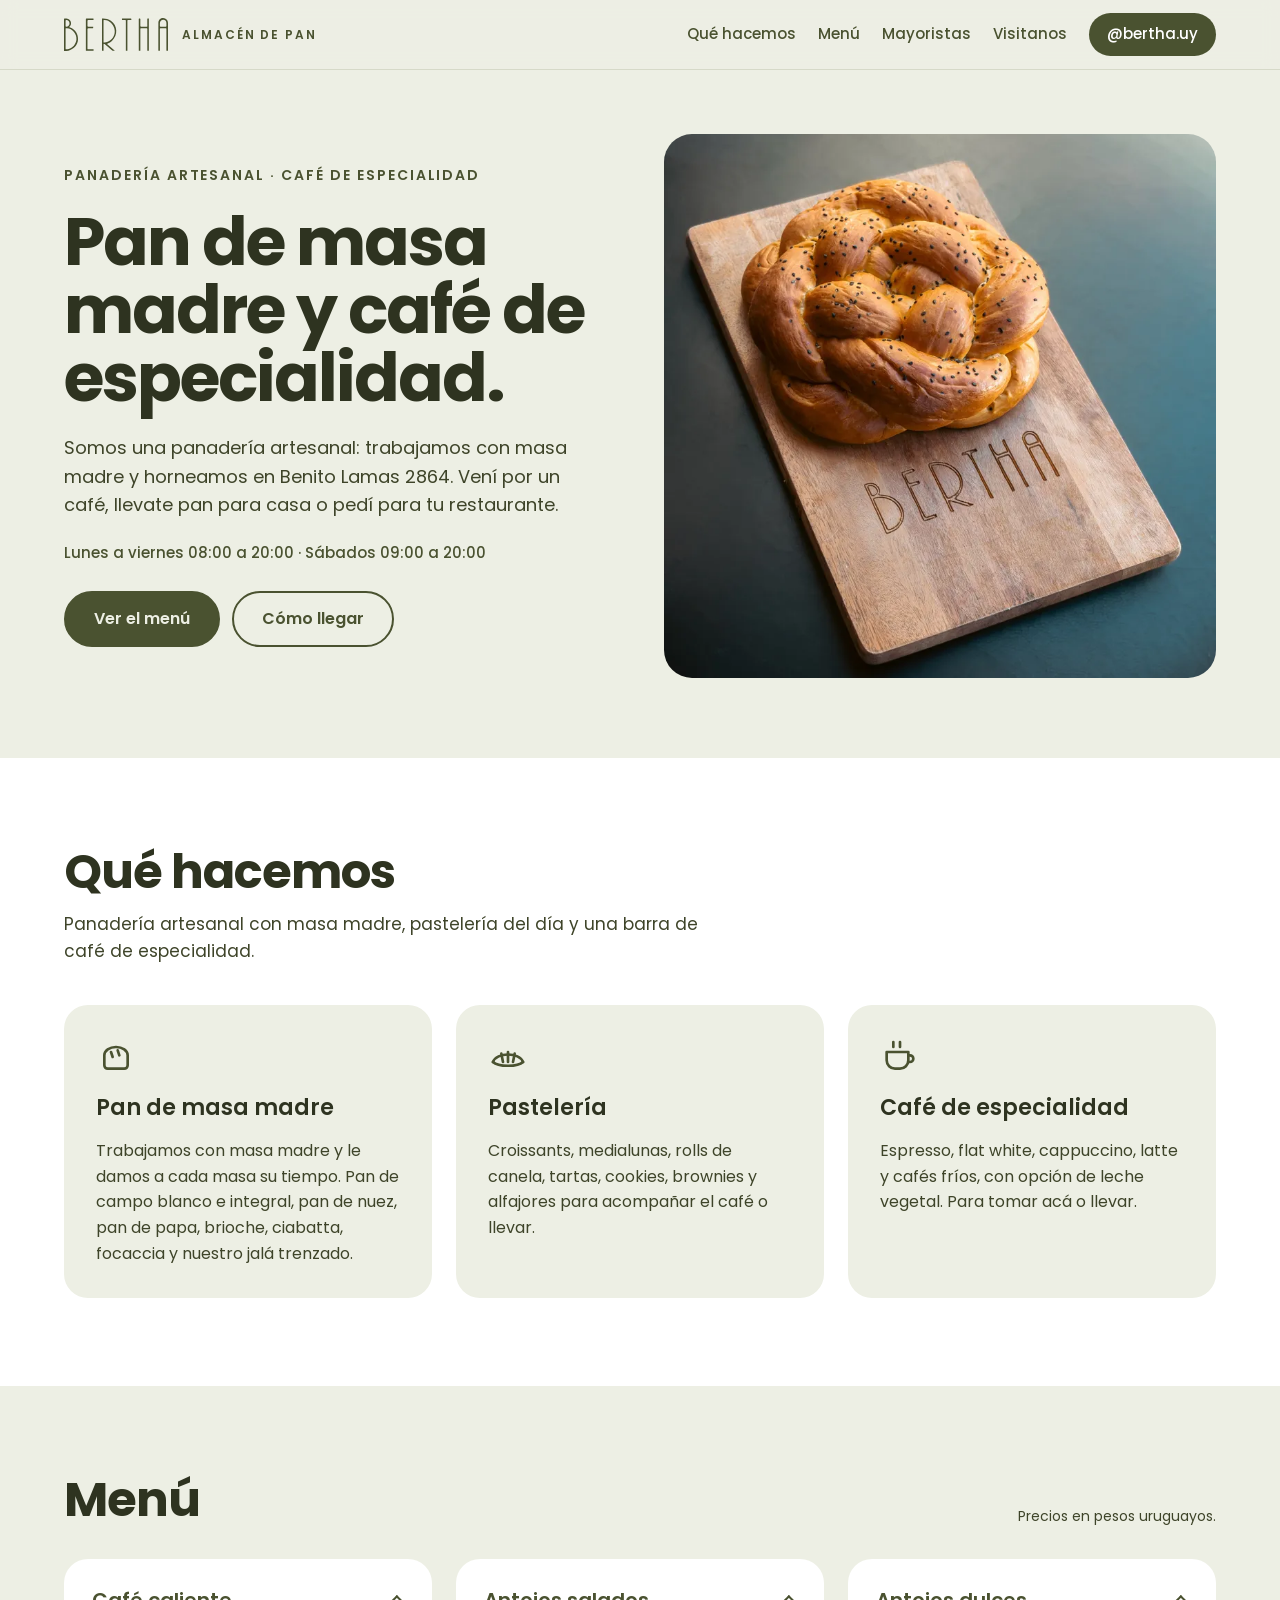
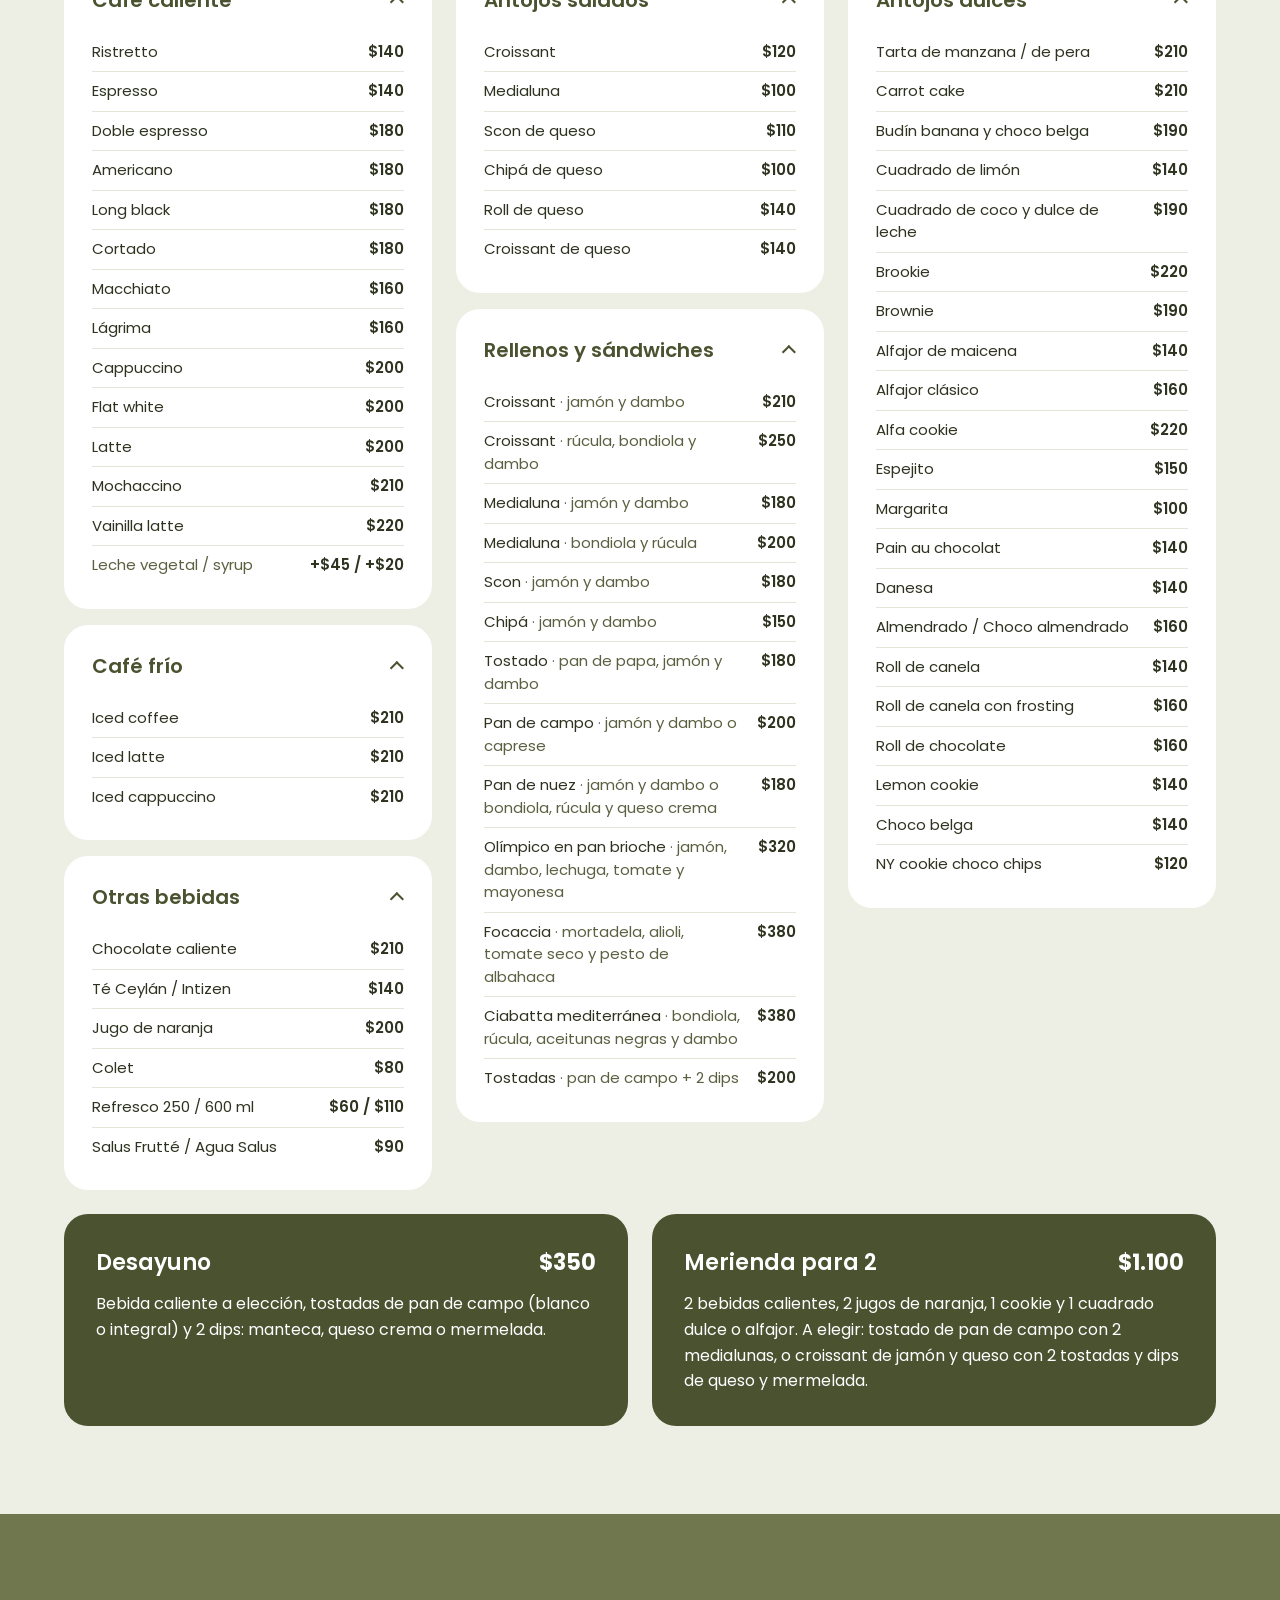
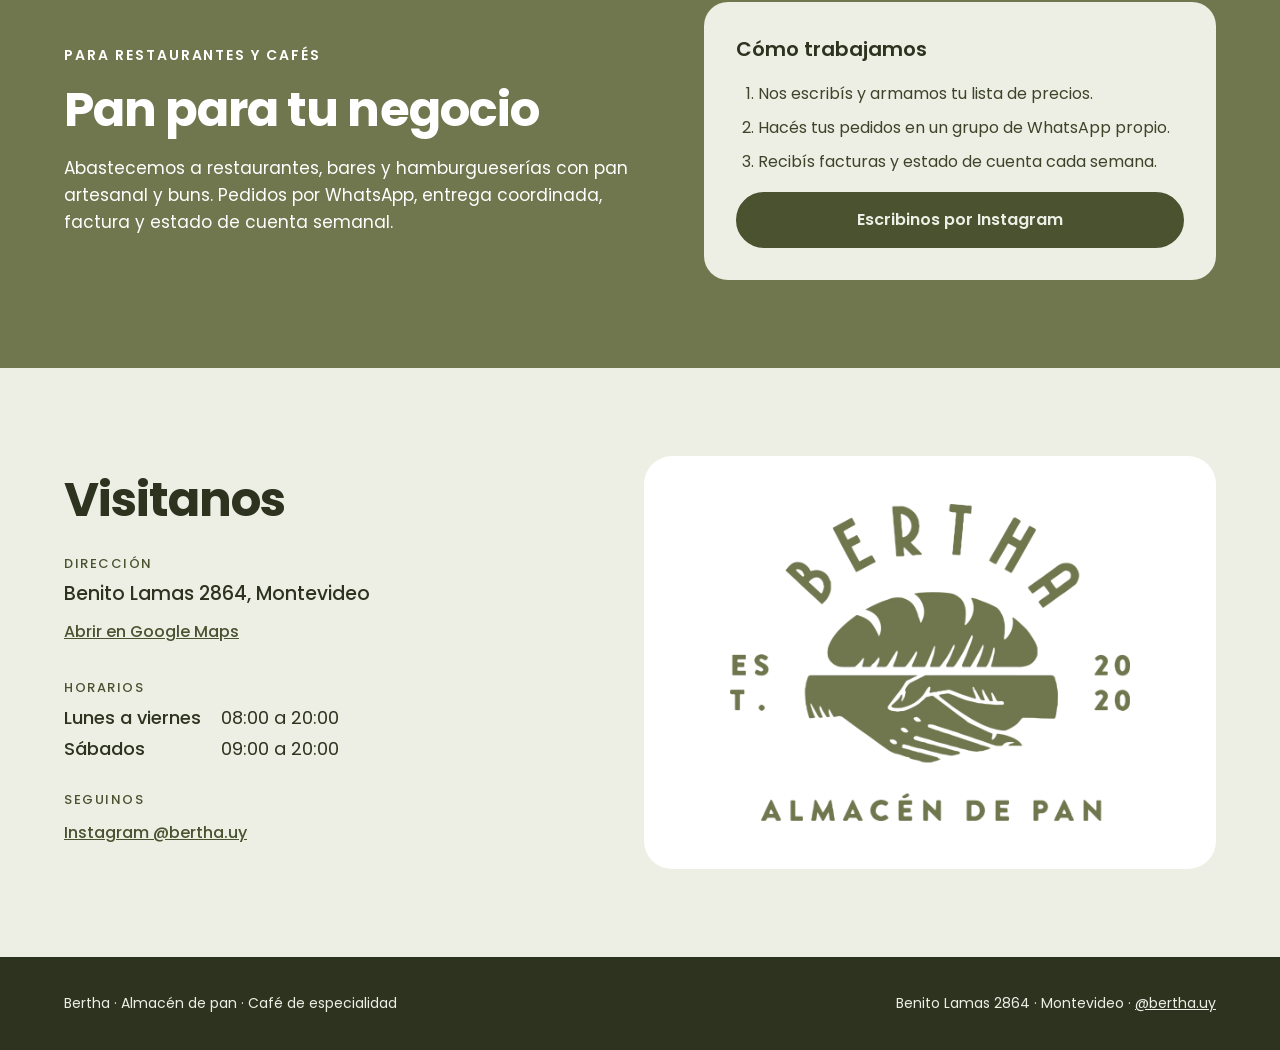
==== index.html @ fa12dbe7 "Web pública de Bertha (bertha.uy) Sitio estático para Cloudflare Pages, sin build: portada, qué hace" ====
<!doctype html>
<html lang="es-UY">
<head>
<meta charset="utf-8">
<meta name="viewport" content="width=device-width, initial-scale=1">
<title>Bertha · Panadería de masa madre y café de especialidad en Montevideo</title>
<meta name="description" content="Bertha, almacén de pan en Benito Lamas 2864, Montevideo. Panadería artesanal con masa madre, pastelería y café de especialidad. Lunes a viernes de 8 a 20, sábados de 9 a 20.">
<link rel="canonical" href="https://bertha.uy/">
<meta name="theme-color" content="#4A5230">

<meta property="og:type" content="website">
<meta property="og:locale" content="es_UY">
<meta property="og:site_name" content="Bertha">
<meta property="og:title" content="Bertha · Pan de masa madre y café de especialidad">
<meta property="og:description" content="Panadería artesanal y café de especialidad en Benito Lamas 2864, Montevideo.">
<meta property="og:url" content="https://bertha.uy/">
<meta property="og:image" content="https://bertha.uy/img/og.jpg">
<meta property="og:image:width" content="1200">
<meta property="og:image:height" content="630">
<meta name="twitter:card" content="summary_large_image">

<link rel="icon" href="/favicon.ico" sizes="48x48">
<link rel="icon" href="/favicon.svg" type="image/svg+xml">
<link rel="apple-touch-icon" href="/img/apple-touch-icon.png">
<link rel="manifest" href="/site.webmanifest">

<link rel="preconnect" href="https://fonts.googleapis.com">
<link rel="preconnect" href="https://fonts.gstatic.com" crossorigin>
<link href="https://fonts.googleapis.com/css2?family=Poppins:wght@400;500;600;700&display=swap" rel="stylesheet">
<link rel="preload" as="image" href="/img/jala-1200.webp" imagesrcset="/img/jala-800.webp 800w, /img/jala-1200.webp 1200w" imagesizes="(max-width: 900px) 100vw, 560px">
<link rel="stylesheet" href="/estilos.css">

<script type="application/ld+json">
{
  "@context": "https://schema.org",
  "@type": "Bakery",
  "name": "Bertha",
  "alternateName": "Bertha · Almacén de pan",
  "description": "Panadería artesanal con masa madre y café de especialidad.",
  "url": "https://bertha.uy/",
  "image": "https://bertha.uy/img/og.jpg",
  "logo": "https://bertha.uy/img/logo.png",
  "servesCuisine": ["Panadería", "Café de especialidad"],
  "priceRange": "$",
  "address": {
    "@type": "PostalAddress",
    "streetAddress": "Benito Lamas 2864",
    "addressLocality": "Montevideo",
    "addressCountry": "UY"
  },
  "openingHoursSpecification": [
    { "@type": "OpeningHoursSpecification", "dayOfWeek": ["Monday", "Tuesday", "Wednesday", "Thursday", "Friday"], "opens": "08:00", "closes": "20:00" },
    { "@type": "OpeningHoursSpecification", "dayOfWeek": "Saturday", "opens": "09:00", "closes": "20:00" }
  ],
  "sameAs": ["https://www.instagram.com/bertha.uy/"]
}
</script>
</head>
<body>
<a class="saltar" href="#contenido">Saltar al contenido</a>

<header class="encabezado">
  <nav class="contenedor nav" aria-label="Principal">
    <a class="marca" href="#inicio" aria-label="Bertha, ir al inicio">
      <svg aria-hidden="true" viewBox="260.324 218.324 316.235 100.212" width="104" height="33"><g fill="#4A5230"><path d="M 380.574219 258.46875 C 380.574219 269.140625 380.570312 279.808594 380.578125 290.480469 C 380.582031 292.96875 380.804688 293.144531 383.300781 292.960938 C 390.308594 292.433594 396.496094 290.03125 401.96875 285.488281 C 412.714844 276.5625 417.285156 262.332031 413.203125 249.167969 C 409.402344 236.917969 399.265625 225.242188 383.398438 224.25 C 380.867188 224.089844 380.578125 224.289062 380.578125 226.890625 C 380.574219 237.417969 380.574219 247.945312 380.574219 258.46875 M 415.527344 317.660156 C 411.570312 318.359375 408.265625 318.578125 405.058594 315.636719 C 398.191406 309.347656 390.867188 303.546875 383.683594 297.601562 C 383.054688 297.082031 382.105469 296.945312 381.304688 296.628906 C 381.0625 297.46875 380.617188 298.304688 380.609375 299.144531 C 380.546875 304.628906 380.574219 310.113281 380.574219 315.597656 L 380.574219 318.074219 L 375.863281 318.074219 L 375.863281 219.832031 C 385.734375 219.203125 394.785156 221.207031 402.890625 226.835938 C 423.488281 241.140625 425.011719 270.890625 406.105469 288.042969 C 402.382812 291.421875 398.066406 293.613281 393.484375 295.449219 C 390.957031 296.460938 390.820312 297.199219 392.890625 298.933594 C 399.976562 304.882812 407.078125 310.8125 414.183594 316.738281 C 414.597656 317.085938 415.078125 317.355469 415.527344 317.660156"/><path d="M 265.195312 234.4375 C 265.195312 237.140625 265.242188 239.847656 265.175781 242.542969 C 265.140625 244.078125 265.679688 244.730469 267.289062 244.679688 C 272.757812 244.511719 277.148438 240.089844 277.160156 234.632812 C 277.175781 228.78125 272.875 224.242188 267.28125 224.15625 C 265.882812 224.132812 265.15625 224.617188 265.183594 226.121094 C 265.230469 228.894531 265.195312 231.664062 265.195312 234.4375 M 265.195312 281.613281 C 265.195312 291.363281 265.238281 301.117188 265.15625 310.867188 C 265.140625 312.882812 265.90625 313.609375 267.785156 313.417969 C 269.980469 313.191406 272.210938 313.15625 274.351562 312.695312 C 286.378906 310.09375 296.867188 297.5 298.085938 284.636719 C 299.734375 267.15625 286.367188 250.394531 268.816406 249.734375 C 265.191406 249.601562 265.195312 249.445312 265.195312 253 C 265.191406 262.539062 265.191406 272.074219 265.195312 281.613281 M 260.324219 318.535156 L 260.324219 223.722656 C 260.324219 219.699219 260.324219 219.628906 264.457031 219.742188 C 266.578125 219.796875 268.746094 219.917969 270.800781 220.398438 C 282.179688 223.054688 284.898438 237.023438 277.949219 243.632812 C 275.777344 245.695312 276.015625 246.269531 278.898438 247.3125 C 295.027344 253.125 304.078125 267.257812 302.894531 284.769531 C 301.832031 300.515625 289.664062 314.367188 273.78125 317.476562 C 269.507812 318.316406 265.042969 318.191406 260.324219 318.535156"/><path d="M 561.753906 244.734375 C 564.378906 244.734375 567.007812 244.703125 569.632812 244.742188 C 571.058594 244.769531 571.714844 244.195312 571.683594 242.726562 C 571.621094 239.320312 571.765625 235.902344 571.570312 232.507812 C 571.25 226.949219 567.335938 223.199219 562.136719 223.21875 C 556.394531 223.238281 552.285156 227.386719 551.988281 233.628906 C 551.847656 236.601562 551.992188 239.59375 551.933594 242.574219 C 551.902344 244.117188 552.546875 244.773438 554.085938 244.746094 C 556.640625 244.703125 559.195312 244.734375 561.753906 244.734375 M 576.558594 318.144531 L 571.679688 318.144531 L 571.679688 315.351562 C 571.679688 294.496094 571.679688 273.644531 571.675781 252.789062 C 571.675781 249.59375 571.609375 249.527344 568.480469 249.523438 C 564 249.519531 559.515625 249.519531 555.03125 249.523438 C 552.070312 249.527344 551.949219 249.652344 551.949219 252.707031 C 551.949219 273.5625 551.949219 294.414062 551.949219 315.269531 L 551.949219 318.113281 L 547.359375 318.113281 C 547.292969 317.542969 547.179688 317.003906 547.179688 316.460938 C 547.191406 288.707031 547.148438 260.949219 547.277344 233.191406 C 547.332031 221.460938 558.804688 214.792969 569.242188 220.257812 C 573.75 222.617188 575.769531 226.652344 576.296875 231.503906 C 576.546875 233.761719 576.546875 236.054688 576.546875 238.328125 C 576.5625 264.09375 576.558594 289.859375 576.558594 315.621094 Z"/><path d="M 492.511719 318.109375 L 487.820312 318.109375 C 487.777344 317.359375 487.703125 316.609375 487.703125 315.863281 C 487.699219 284.605469 487.714844 253.347656 487.660156 222.085938 C 487.65625 220.238281 488.105469 219.625 490.03125 219.644531 C 491.945312 219.660156 492.601562 220.128906 492.5625 222.152344 C 492.433594 228.773438 492.574219 235.398438 492.476562 242.015625 C 492.449219 244.035156 493.082031 244.808594 495.152344 244.769531 C 500.492188 244.671875 505.835938 244.6875 511.171875 244.761719 C 513.027344 244.789062 513.675781 244.078125 513.65625 242.246094 C 513.585938 235.765625 513.628906 229.285156 513.628906 222.804688 C 513.628906 219.628906 513.628906 219.625 516.738281 219.71875 C 517.226562 219.734375 517.710938 219.820312 518.335938 219.890625 L 518.335938 318.074219 L 513.628906 318.074219 L 513.628906 252.769531 C 513.625 249.679688 513.484375 249.535156 510.375 249.527344 C 505.390625 249.515625 500.40625 249.515625 495.421875 249.527344 C 492.714844 249.53125 492.515625 249.726562 492.515625 252.460938 C 492.511719 273.394531 492.511719 294.328125 492.511719 315.261719 Z"/><path d="M 350.21875 313.433594 L 350.21875 318.0625 L 326.859375 318.0625 L 326.859375 315.675781 C 326.859375 284.5625 326.878906 253.445312 326.820312 222.328125 C 326.816406 220.332031 327.265625 219.613281 329.390625 219.664062 C 335.652344 219.800781 341.921875 219.792969 348.183594 219.667969 C 350.234375 219.625 350.277344 220.625 350.273438 222.148438 C 350.261719 223.652344 350.265625 224.691406 348.195312 224.621094 C 343.570312 224.46875 338.941406 224.640625 334.3125 224.546875 C 332.335938 224.5 331.679688 225.273438 331.710938 227.183594 C 331.792969 232.167969 331.804688 237.15625 331.703125 242.136719 C 331.667969 244.074219 332.332031 244.804688 334.289062 244.765625 C 339.117188 244.675781 343.945312 244.738281 349.152344 244.738281 C 349.089844 246.175781 349.1875 247.449219 348.894531 248.628906 C 348.792969 249.046875 347.738281 249.472656 347.113281 249.484375 C 342.84375 249.554688 338.566406 249.585938 334.296875 249.496094 C 332.339844 249.449219 331.703125 250.195312 331.710938 252.128906 C 331.757812 271.710938 331.761719 291.289062 331.703125 310.867188 C 331.695312 312.878906 332.472656 313.484375 334.34375 313.457031 C 338.832031 313.386719 343.320312 313.433594 347.804688 313.433594 Z"/><path d="M 453.097656 318.144531 L 448.40625 318.144531 L 448.40625 227.917969 C 448.40625 224.59375 448.390625 224.578125 445.074219 224.578125 C 442.796875 224.574219 440.515625 224.484375 438.242188 224.601562 C 436.40625 224.691406 436.519531 223.539062 436.617188 222.386719 C 436.710938 221.265625 435.964844 219.679688 438.210938 219.695312 C 446.613281 219.746094 455.007812 219.734375 463.410156 219.695312 C 464.710938 219.6875 465.226562 220.148438 465.125 221.433594 C 465.054688 222.347656 465.113281 223.269531 465.113281 224.578125 C 462.152344 224.578125 459.339844 224.574219 456.53125 224.578125 C 453.101562 224.578125 453.097656 224.578125 453.097656 227.996094 Z"/></g></svg>
      <span>Almacén de pan</span>
    </a>
    <div class="enlaces">
      <a href="#hacemos">Qué hacemos</a>
      <a href="#menu">Menú</a>
      <a href="#mayoristas">Mayoristas</a>
      <a href="#visitanos">Visitanos</a>
      <a class="ig" href="https://www.instagram.com/bertha.uy/">@bertha.uy</a>
    </div>
  </nav>
</header>

<main id="contenido">

<section id="inicio" class="contenedor portada">
  <div class="portada-texto">
    <p class="etiqueta">Panadería artesanal · Café de especialidad</p>
    <h1>Pan de masa madre y café de especialidad.</h1>
    <p class="bajada">Somos una panadería artesanal: trabajamos con masa madre y horneamos en Benito Lamas 2864. Vení por un café, llevate pan para casa o pedí para tu restaurante.</p>
    <p class="horario-corto">Lunes a viernes 08:00 a 20:00 · Sábados 09:00 a 20:00</p>
    <div class="botones">
      <a class="boton" href="#menu">Ver el menú</a>
      <a class="boton contorno" href="#visitanos">Cómo llegar</a>
    </div>
  </div>
  <picture>
    <source type="image/webp" srcset="/img/jala-800.webp 800w, /img/jala-1200.webp 1200w" sizes="(max-width: 900px) 100vw, 560px">
    <img src="/img/jala-1200.jpg" srcset="/img/jala-800.jpg 800w, /img/jala-1200.jpg 1200w" sizes="(max-width: 900px) 100vw, 560px" width="1200" height="1600" alt="Pan jalá trenzado con sésamo negro sobre una tabla de madera grabada con el nombre Bertha" fetchpriority="high">
  </picture>
</section>

<section id="hacemos" class="seccion blanco">
  <div class="contenedor">
    <div class="cabecera">
      <h2 class="titulo">Qué hacemos</h2>
      <p class="bajada">Panadería artesanal con masa madre, pastelería del día y una barra de café de especialidad.</p>
    </div>
    <div class="tarjetas">
      <article class="tarjeta">
        <svg aria-hidden="true" width="40" height="40" viewBox="0 0 24 24" fill="none" stroke="#4A5230" stroke-width="1.6" stroke-linecap="round" stroke-linejoin="round"><path d="M5 11a7 5 0 0 1 14 0v6a2 2 0 0 1-2 2H7a2 2 0 0 1-2-2z"/><path d="M9 9l1 3"/><path d="M13 8l1 3"/></svg>
        <h3>Pan de masa madre</h3>
        <p>Trabajamos con masa madre y le damos a cada masa su tiempo. Pan de campo blanco e integral, pan de nuez, pan de papa, brioche, ciabatta, focaccia y nuestro jalá trenzado.</p>
      </article>
      <article class="tarjeta">
        <svg aria-hidden="true" width="40" height="40" viewBox="0 0 24 24" fill="none" stroke="#4A5230" stroke-width="1.6" stroke-linecap="round" stroke-linejoin="round"><path d="M3 15c2-6 16-6 18 0"/><path d="M3 15c3 3 15 3 18 0"/><path d="M8 10l1 5"/><path d="M12 9v6"/><path d="M16 10l-1 5"/></svg>
        <h3>Pastelería</h3>
        <p>Croissants, medialunas, rolls de canela, tartas, cookies, brownies y alfajores para acompañar el café o llevar.</p>
      </article>
      <article class="tarjeta">
        <svg aria-hidden="true" width="40" height="40" viewBox="0 0 24 24" fill="none" stroke="#4A5230" stroke-width="1.6" stroke-linecap="round" stroke-linejoin="round"><path d="M4 9h13v5a5 5 0 0 1-5 5H9a5 5 0 0 1-5-5z"/><path d="M17 11h1a2 2 0 0 1 0 4h-1"/><path d="M8 3v3"/><path d="M12 3v3"/></svg>
        <h3>Café de especialidad</h3>
        <p>Espresso, flat white, cappuccino, latte y cafés fríos, con opción de leche vegetal. Para tomar acá o llevar.</p>
      </article>
    </div>
  </div>
</section>

<section id="menu" class="seccion">
  <div class="contenedor">
    <div class="menu-cabecera">
      <h2 class="titulo">Menú</h2>
      <p>Precios en pesos uruguayos.</p>
    </div>

    <div class="menu-grilla">
      <div class="menu-col">
        <details class="categoria" open>
          <summary>Café caliente</summary>
          <ul>
            <li><span>Ristretto</span><span>$140</span></li>
            <li><span>Espresso</span><span>$140</span></li>
            <li><span>Doble espresso</span><span>$180</span></li>
            <li><span>Americano</span><span>$180</span></li>
            <li><span>Long black</span><span>$180</span></li>
            <li><span>Cortado</span><span>$180</span></li>
            <li><span>Macchiato</span><span>$160</span></li>
            <li><span>Lágrima</span><span>$160</span></li>
            <li><span>Cappuccino</span><span>$200</span></li>
            <li><span>Flat white</span><span>$200</span></li>
            <li><span>Latte</span><span>$200</span></li>
            <li><span>Mochaccino</span><span>$210</span></li>
            <li><span>Vainilla latte</span><span>$220</span></li>
            <li><span class="det">Leche vegetal / syrup</span><span>+$45 / +$20</span></li>
          </ul>
        </details>
        <details class="categoria" open>
          <summary>Café frío</summary>
          <ul>
            <li><span>Iced coffee</span><span>$210</span></li>
            <li><span>Iced latte</span><span>$210</span></li>
            <li><span>Iced cappuccino</span><span>$210</span></li>
          </ul>
        </details>
        <details class="categoria" open>
          <summary>Otras bebidas</summary>
          <ul>
            <li><span>Chocolate caliente</span><span>$210</span></li>
            <li><span>Té Ceylán / Intizen</span><span>$140</span></li>
            <li><span>Jugo de naranja</span><span>$200</span></li>
            <li><span>Colet</span><span>$80</span></li>
            <li><span>Refresco 250 / 600 ml</span><span>$60 / $110</span></li>
            <li><span>Salus Frutté / Agua Salus</span><span>$90</span></li>
          </ul>
        </details>
      </div>

      <div class="menu-col">
        <details class="categoria" open>
          <summary>Antojos salados</summary>
          <ul>
            <li><span>Croissant</span><span>$120</span></li>
            <li><span>Medialuna</span><span>$100</span></li>
            <li><span>Scon de queso</span><span>$110</span></li>
            <li><span>Chipá de queso</span><span>$100</span></li>
            <li><span>Roll de queso</span><span>$140</span></li>
            <li><span>Croissant de queso</span><span>$140</span></li>
          </ul>
        </details>
        <details class="categoria" open>
          <summary>Rellenos y sándwiches</summary>
          <ul>
            <li><span>Croissant <span class="det">· jamón y dambo</span></span><span>$210</span></li>
            <li><span>Croissant <span class="det">· rúcula, bondiola y dambo</span></span><span>$250</span></li>
            <li><span>Medialuna <span class="det">· jamón y dambo</span></span><span>$180</span></li>
            <li><span>Medialuna <span class="det">· bondiola y rúcula</span></span><span>$200</span></li>
            <li><span>Scon <span class="det">· jamón y dambo</span></span><span>$180</span></li>
            <li><span>Chipá <span class="det">· jamón y dambo</span></span><span>$150</span></li>
            <li><span>Tostado <span class="det">· pan de papa, jamón y dambo</span></span><span>$180</span></li>
            <li><span>Pan de campo <span class="det">· jamón y dambo o caprese</span></span><span>$200</span></li>
            <li><span>Pan de nuez <span class="det">· jamón y dambo o bondiola, rúcula y queso crema</span></span><span>$180</span></li>
            <li><span>Olímpico en pan brioche <span class="det">· jamón, dambo, lechuga, tomate y mayonesa</span></span><span>$320</span></li>
            <li><span>Focaccia <span class="det">· mortadela, alioli, tomate seco y pesto de albahaca</span></span><span>$380</span></li>
            <li><span>Ciabatta mediterránea <span class="det">· bondiola, rúcula, aceitunas negras y dambo</span></span><span>$380</span></li>
            <li><span>Tostadas <span class="det">· pan de campo + 2 dips</span></span><span>$200</span></li>
          </ul>
        </details>
      </div>

      <div class="menu-col">
        <details class="categoria" open>
          <summary>Antojos dulces</summary>
          <ul>
            <li><span>Tarta de manzana / de pera</span><span>$210</span></li>
            <li><span>Carrot cake</span><span>$210</span></li>
            <li><span>Budín banana y choco belga</span><span>$190</span></li>
            <li><span>Cuadrado de limón</span><span>$140</span></li>
            <li><span>Cuadrado de coco y dulce de leche</span><span>$190</span></li>
            <li><span>Brookie</span><span>$220</span></li>
            <li><span>Brownie</span><span>$190</span></li>
            <li><span>Alfajor de maicena</span><span>$140</span></li>
            <li><span>Alfajor clásico</span><span>$160</span></li>
            <li><span>Alfa cookie</span><span>$220</span></li>
            <li><span>Espejito</span><span>$150</span></li>
            <li><span>Margarita</span><span>$100</span></li>
            <li><span>Pain au chocolat</span><span>$140</span></li>
            <li><span>Danesa</span><span>$140</span></li>
            <li><span>Almendrado / Choco almendrado</span><span>$160</span></li>
            <li><span>Roll de canela</span><span>$140</span></li>
            <li><span>Roll de canela con frosting</span><span>$160</span></li>
            <li><span>Roll de chocolate</span><span>$160</span></li>
            <li><span>Lemon cookie</span><span>$140</span></li>
            <li><span>Choco belga</span><span>$140</span></li>
            <li><span>NY cookie choco chips</span><span>$120</span></li>
          </ul>
        </details>
      </div>
    </div>

    <div class="promos">
      <article class="promo">
        <div class="promo-cab"><h3>Desayuno</h3><span class="precio">$350</span></div>
        <p>Bebida caliente a elección, tostadas de pan de campo (blanco o integral) y 2 dips: manteca, queso crema o mermelada.</p>
      </article>
      <article class="promo">
        <div class="promo-cab"><h3>Merienda para 2</h3><span class="precio">$1.100</span></div>
        <p>2 bebidas calientes, 2 jugos de naranja, 1 cookie y 1 cuadrado dulce o alfajor. A elegir: tostado de pan de campo con 2 medialunas, o croissant de jamón y queso con 2 tostadas y dips de queso y mermelada.</p>
      </article>
    </div>
  </div>
</section>

<section id="mayoristas" class="seccion mayoristas">
  <div class="contenedor">
    <div class="mayoristas-texto">
      <p class="etiqueta">Para restaurantes y cafés</p>
      <h2 class="titulo">Pan para tu negocio</h2>
      <p class="bajada">Abastecemos a restaurantes, bares y hamburgueserías con pan artesanal y buns. Pedidos por WhatsApp, entrega coordinada, factura y estado de cuenta semanal.</p>
    </div>
    <div class="pasos">
      <h3>Cómo trabajamos</h3>
      <ol>
        <li>Nos escribís y armamos tu lista de precios.</li>
        <li>Hacés tus pedidos en un grupo de WhatsApp propio.</li>
        <li>Recibís facturas y estado de cuenta cada semana.</li>
      </ol>
      <!-- Cuando esté el número: href="https://wa.me/598XXXXXXXX" y texto "Escribinos por WhatsApp" -->
      <a class="boton" href="https://ig.me/m/bertha.uy">Escribinos por Instagram</a>
    </div>
  </div>
</section>

<section id="visitanos" class="seccion">
  <div class="contenedor visitanos">
    <div class="datos">
      <h2 class="titulo">Visitanos</h2>
      <div class="dato">
        <p class="etiqueta">Dirección</p>
        <address>Benito Lamas 2864, Montevideo</address>
        <a href="https://www.google.com/maps/search/?api=1&amp;query=Bertha+Benito+Lamas+2864+Montevideo">Abrir en Google Maps</a>
      </div>
      <div class="dato">
        <p class="etiqueta">Horarios</p>
        <dl>
          <dt>Lunes a viernes</dt><dd>08:00 a 20:00</dd>
          <dt>Sábados</dt><dd>09:00 a 20:00</dd>
        </dl>
      </div>
      <div class="dato">
        <p class="etiqueta">Seguinos</p>
        <a href="https://www.instagram.com/bertha.uy/">Instagram @bertha.uy</a>
      </div>
    </div>
    <div class="logo-caja">
      <picture>
        <source type="image/webp" srcset="/img/logo.webp">
        <img src="/img/logo.png" width="900" height="714" decoding="async" alt="Logo de Bertha, almacén de pan, establecido en 2020">
      </picture>
    </div>
  </div>
</section>

</main>

<footer class="pie">
  <div class="contenedor">
    <span>Bertha · Almacén de pan · Café de especialidad</span>
    <span>Benito Lamas 2864 · Montevideo · <a href="https://www.instagram.com/bertha.uy/">@bertha.uy</a></span>
  </div>
</footer>

<script>
  // En el celular el menú arranca plegado (salvo la primera categoría) para no hacer tan larga la página.
  if (window.matchMedia('(max-width: 640px)').matches) {
    document.querySelectorAll('.categoria').forEach(function (d, i) { if (i > 0) d.removeAttribute('open'); });
  }
</script>
</body>
</html>
---- estilos.css ----
/* Bertha · web pública */
:root {
  --oliva: #70774E;
  --oliva-osc: #4A5230;
  --tinta: #2E3320;
  --texto: #3E4429;
  --suave: #5A6040;
  --fondo: #EDEFE4;
  --blanco: #FFFFFF;
  --linea: #E3E6D6;
  --borde: #D6D9C8;
  --radio: 24px;
}

*, *::before, *::after { box-sizing: border-box; }
html { scroll-behavior: smooth; scroll-padding-top: 88px; -webkit-text-size-adjust: 100%; }
@media (prefers-reduced-motion: reduce) { html { scroll-behavior: auto; } }
body {
  margin: 0;
  font-family: 'Poppins', system-ui, sans-serif;
  color: var(--tinta);
  background: var(--fondo);
  line-height: 1.5;
}
img { max-width: 100%; display: block; }
a { color: var(--oliva-osc); }
a:hover { color: var(--tinta); }
h1, h2, h3, p { margin: 0; }
:focus-visible { outline: 3px solid var(--oliva-osc); outline-offset: 3px; border-radius: 6px; }

.saltar { position: absolute; left: -9999px; top: 8px; background: var(--oliva-osc); color: #fff; padding: 10px 16px; border-radius: 8px; z-index: 100; }
.saltar:focus { left: 8px; }

.contenedor { max-width: 1200px; margin: 0 auto; padding-inline: 24px; }
.seccion { padding-block: 88px; }
.blanco { background: var(--blanco); }

.etiqueta { font-size: 14px; font-weight: 600; letter-spacing: .14em; text-transform: uppercase; color: var(--oliva-osc); }
.titulo { font-size: clamp(2rem, 4vw, 3rem); font-weight: 700; letter-spacing: -.02em; line-height: 1.1; }
.bajada { font-size: 17px; line-height: 1.6; color: var(--texto); }

.boton { display: inline-flex; align-items: center; justify-content: center; min-height: 52px; padding: 14px 28px; border-radius: 999px; font-weight: 600; font-size: 16px; text-decoration: none; background: var(--oliva-osc); color: var(--fondo); border: 2px solid var(--oliva-osc); transition: background .15s, color .15s; }
.boton:hover { background: var(--tinta); border-color: var(--tinta); color: var(--fondo); }
.boton.contorno { background: transparent; color: var(--oliva-osc); }
.boton.contorno:hover { background: var(--oliva-osc); color: var(--fondo); }

/* Encabezado */
.encabezado { position: sticky; top: 0; z-index: 50; background: rgba(237, 239, 228, .94); backdrop-filter: saturate(1.4) blur(8px); -webkit-backdrop-filter: saturate(1.4) blur(8px); border-bottom: 1px solid var(--borde); }
.nav { display: flex; flex-wrap: wrap; align-items: center; justify-content: space-between; gap: 8px 16px; padding-block: 12px; }
.marca { display: flex; align-items: center; gap: 14px; text-decoration: none; padding: 6px 0; }
.marca svg { width: 104px; height: auto; }
.marca span { font-size: 12px; font-weight: 600; letter-spacing: .16em; text-transform: uppercase; color: var(--oliva-osc); }
.enlaces { display: flex; flex-wrap: wrap; align-items: center; gap: 4px 22px; font-size: 15px; font-weight: 500; }
.enlaces a { text-decoration: none; padding: 10px 0; }
.enlaces .ig { background: var(--oliva-osc); color: #fff; padding: 10px 18px; border-radius: 999px; }
.enlaces .ig:hover { background: var(--tinta); color: #fff; }
@media (max-width: 640px) {
  .encabezado { position: static; }
  .marca span { display: none; }
  .enlaces { gap: 2px 16px; font-size: 14px; }
  .enlaces .ig { display: none; }
}

/* Portada */
.portada { display: flex; flex-wrap: wrap; align-items: center; gap: 48px; padding-block: 64px 80px; }
.portada-texto { flex: 1 1 420px; min-width: 0; display: flex; flex-direction: column; gap: 22px; }
.portada h1 { font-size: clamp(2.5rem, 5.2vw, 4.2rem); line-height: 1.02; font-weight: 700; letter-spacing: -.03em; }
.portada .bajada { font-size: 18px; max-width: 520px; }
.horario-corto { font-size: 15px; font-weight: 500; color: var(--oliva-osc); }
.botones { display: flex; flex-wrap: wrap; gap: 12px; margin-top: 4px; }
.portada picture { flex: 1 1 420px; min-width: 0; }
.portada img { width: 100%; height: min(34rem, 110vw); object-fit: cover; object-position: center 45%; border-radius: 28px; }

/* Qué hacemos */
.cabecera { display: flex; flex-direction: column; gap: 12px; max-width: 640px; margin-bottom: 40px; }
.tarjetas { display: grid; grid-template-columns: repeat(auto-fit, minmax(260px, 1fr)); gap: 24px; }
.tarjeta { background: var(--fondo); border-radius: var(--radio); padding: 32px; display: flex; flex-direction: column; gap: 14px; }
.tarjeta h3 { font-size: 22px; font-weight: 600; }
.tarjeta p { font-size: 16px; line-height: 1.6; color: var(--texto); }

/* Menú */
.menu-cabecera { display: flex; flex-wrap: wrap; justify-content: space-between; align-items: flex-end; gap: 12px; margin-bottom: 32px; }
.menu-cabecera p { font-size: 14px; color: var(--texto); }
.menu-grilla { display: grid; grid-template-columns: repeat(auto-fit, minmax(300px, 1fr)); gap: 24px; align-items: start; }
.menu-col { display: flex; flex-direction: column; gap: 16px; }
.categoria { background: var(--blanco); border-radius: var(--radio); padding: 8px 28px; }
.categoria summary { list-style: none; cursor: pointer; display: flex; justify-content: space-between; align-items: center; gap: 12px; padding: 18px 0; font-size: 20px; font-weight: 600; color: var(--oliva-osc); }
.categoria summary::-webkit-details-marker { display: none; }
.categoria summary::after { content: ""; width: 10px; height: 10px; border-right: 2px solid currentColor; border-bottom: 2px solid currentColor; transform: rotate(45deg) translateY(-3px); transition: transform .2s; flex: none; }
.categoria[open] summary::after { transform: rotate(-135deg) translateY(-3px); }
.categoria ul { margin: 0 0 16px; padding: 0; list-style: none; font-size: 15px; }
.categoria li { display: flex; justify-content: space-between; gap: 16px; padding: 8px 0; border-bottom: 1px solid var(--linea); }
.categoria li:last-child { border-bottom: 0; }
.categoria li > span:first-child { min-width: 0; }
.categoria li > span:last-child { font-weight: 600; white-space: nowrap; }
.categoria .det { color: var(--suave); font-weight: 400; white-space: normal; }

.promos { display: grid; grid-template-columns: repeat(auto-fit, minmax(300px, 1fr)); gap: 24px; margin-top: 24px; }
.promo { background: var(--oliva-osc); color: #fff; border-radius: var(--radio); padding: 32px; display: flex; flex-direction: column; gap: 12px; }
.promo-cab { display: flex; justify-content: space-between; align-items: baseline; gap: 12px; }
.promo h3 { font-size: 22px; font-weight: 600; }
.promo .precio { font-size: 22px; font-weight: 700; white-space: nowrap; }
.promo p { font-size: 16px; line-height: 1.6; }

/* Mayoristas */
.mayoristas { background: var(--oliva); color: #fff; }
.mayoristas .contenedor { display: flex; flex-wrap: wrap; align-items: center; gap: 48px; }
.mayoristas-texto { flex: 1 1 440px; min-width: 0; display: flex; flex-direction: column; gap: 18px; }
.mayoristas .etiqueta, .mayoristas .bajada { color: #fff; }
.pasos { flex: 1 1 360px; min-width: 0; background: var(--fondo); color: var(--tinta); border-radius: var(--radio); padding: 32px; display: flex; flex-direction: column; gap: 18px; }
.pasos h3 { font-size: 20px; font-weight: 600; }
.pasos ol { margin: 0; padding-left: 22px; display: flex; flex-direction: column; gap: 10px; font-size: 16px; color: var(--texto); }

/* Visitanos */
.visitanos { display: flex; flex-wrap: wrap; align-items: center; gap: 48px; }
.datos { flex: 1 1 380px; min-width: 0; display: flex; flex-direction: column; gap: 28px; }
.dato { display: flex; flex-direction: column; gap: 6px; }
.dato .etiqueta { font-size: 13px; letter-spacing: .12em; }
.dato p, .dato address { font-size: 19px; font-weight: 500; font-style: normal; }
.dato a { font-size: 16px; font-weight: 500; padding: 6px 0; }
.dato dl { margin: 0; display: grid; grid-template-columns: auto 1fr; gap: 4px 20px; font-size: 18px; }
.dato dt { font-weight: 500; }
.dato dd { margin: 0; }
.logo-caja { flex: 1 1 420px; min-width: 0; background: var(--blanco); border-radius: 28px; display: flex; align-items: center; justify-content: center; padding: 48px 32px; }
.logo-caja img { width: 100%; max-width: 400px; height: auto; }

/* Pie */
.pie { background: var(--tinta); color: var(--fondo); }
.pie .contenedor { display: flex; flex-wrap: wrap; justify-content: space-between; gap: 12px 24px; padding-block: 36px; font-size: 14px; }
.pie a { color: var(--fondo); }

@media (max-width: 640px) {
  .seccion { padding-block: 64px; }
  .portada { padding-block: 32px 56px; gap: 32px; }
  .tarjeta, .promo, .pasos { padding: 26px; }
  .categoria { padding: 4px 22px; }
}
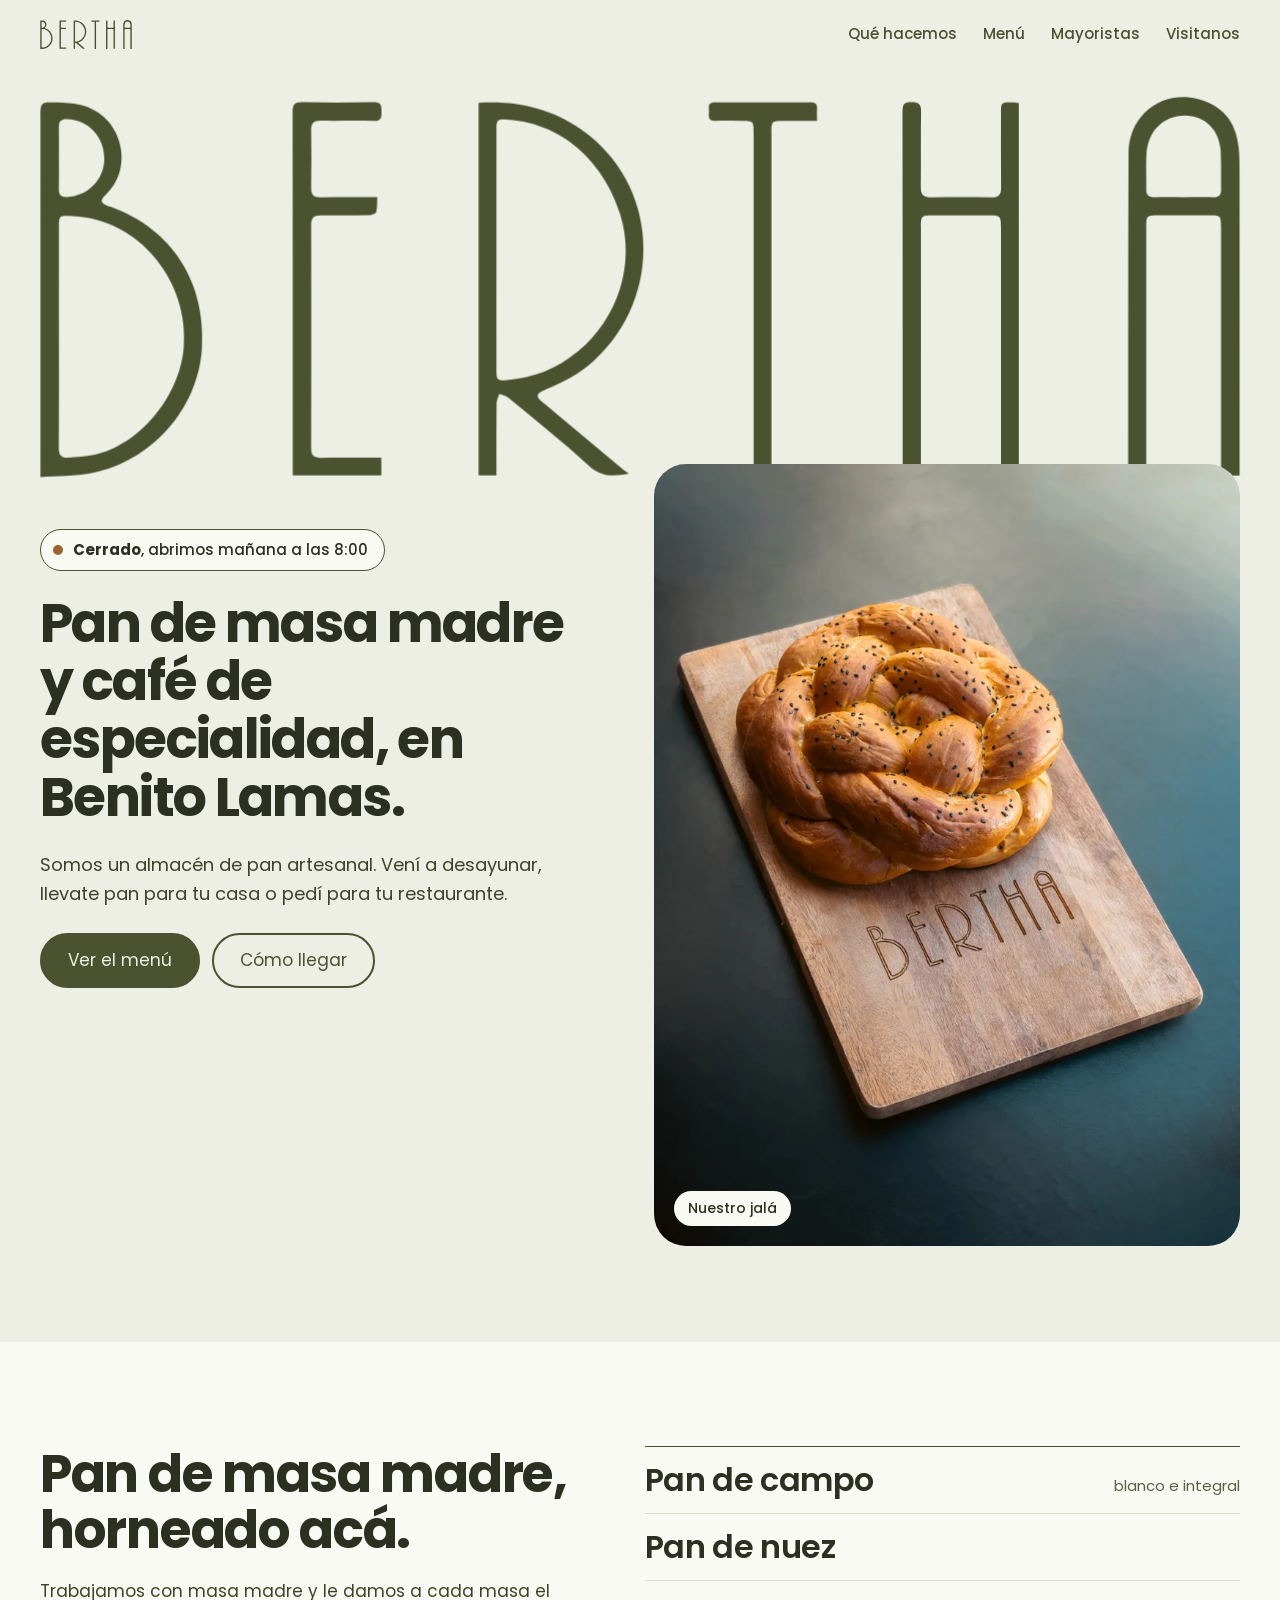
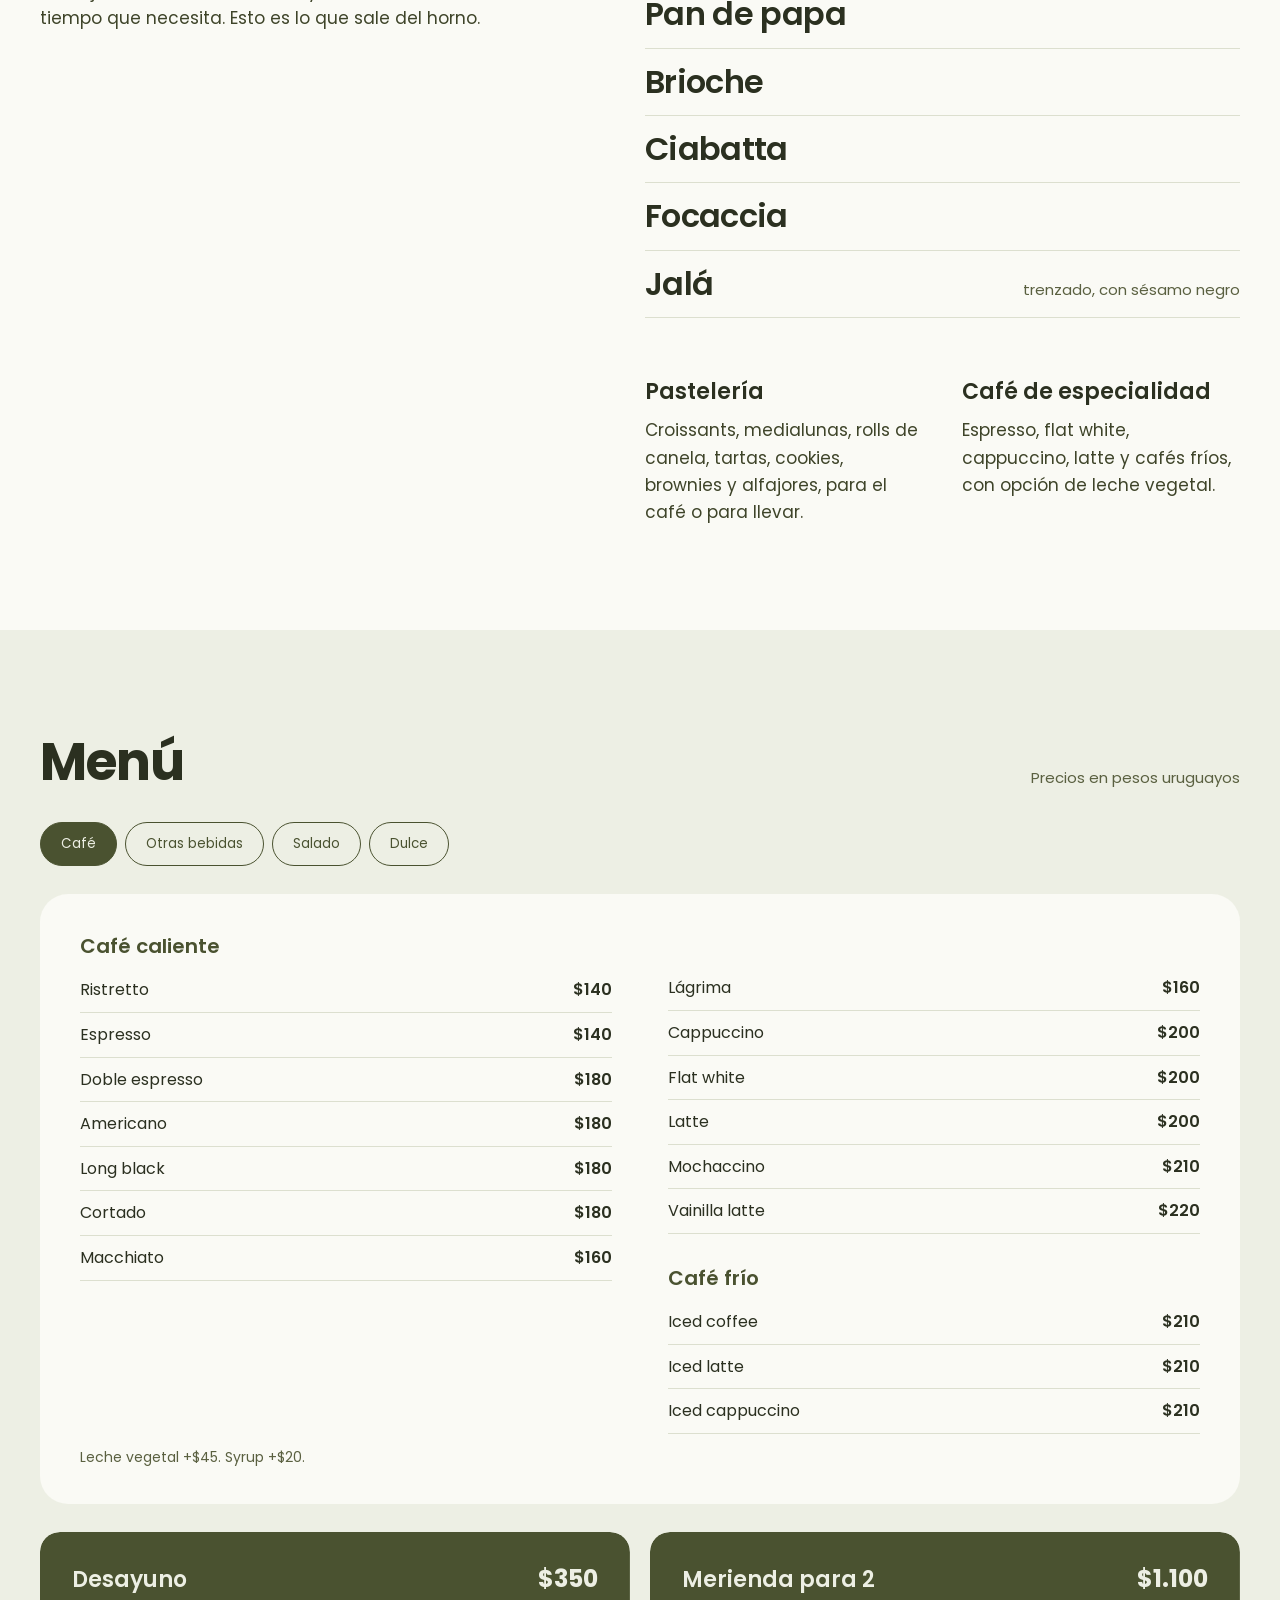
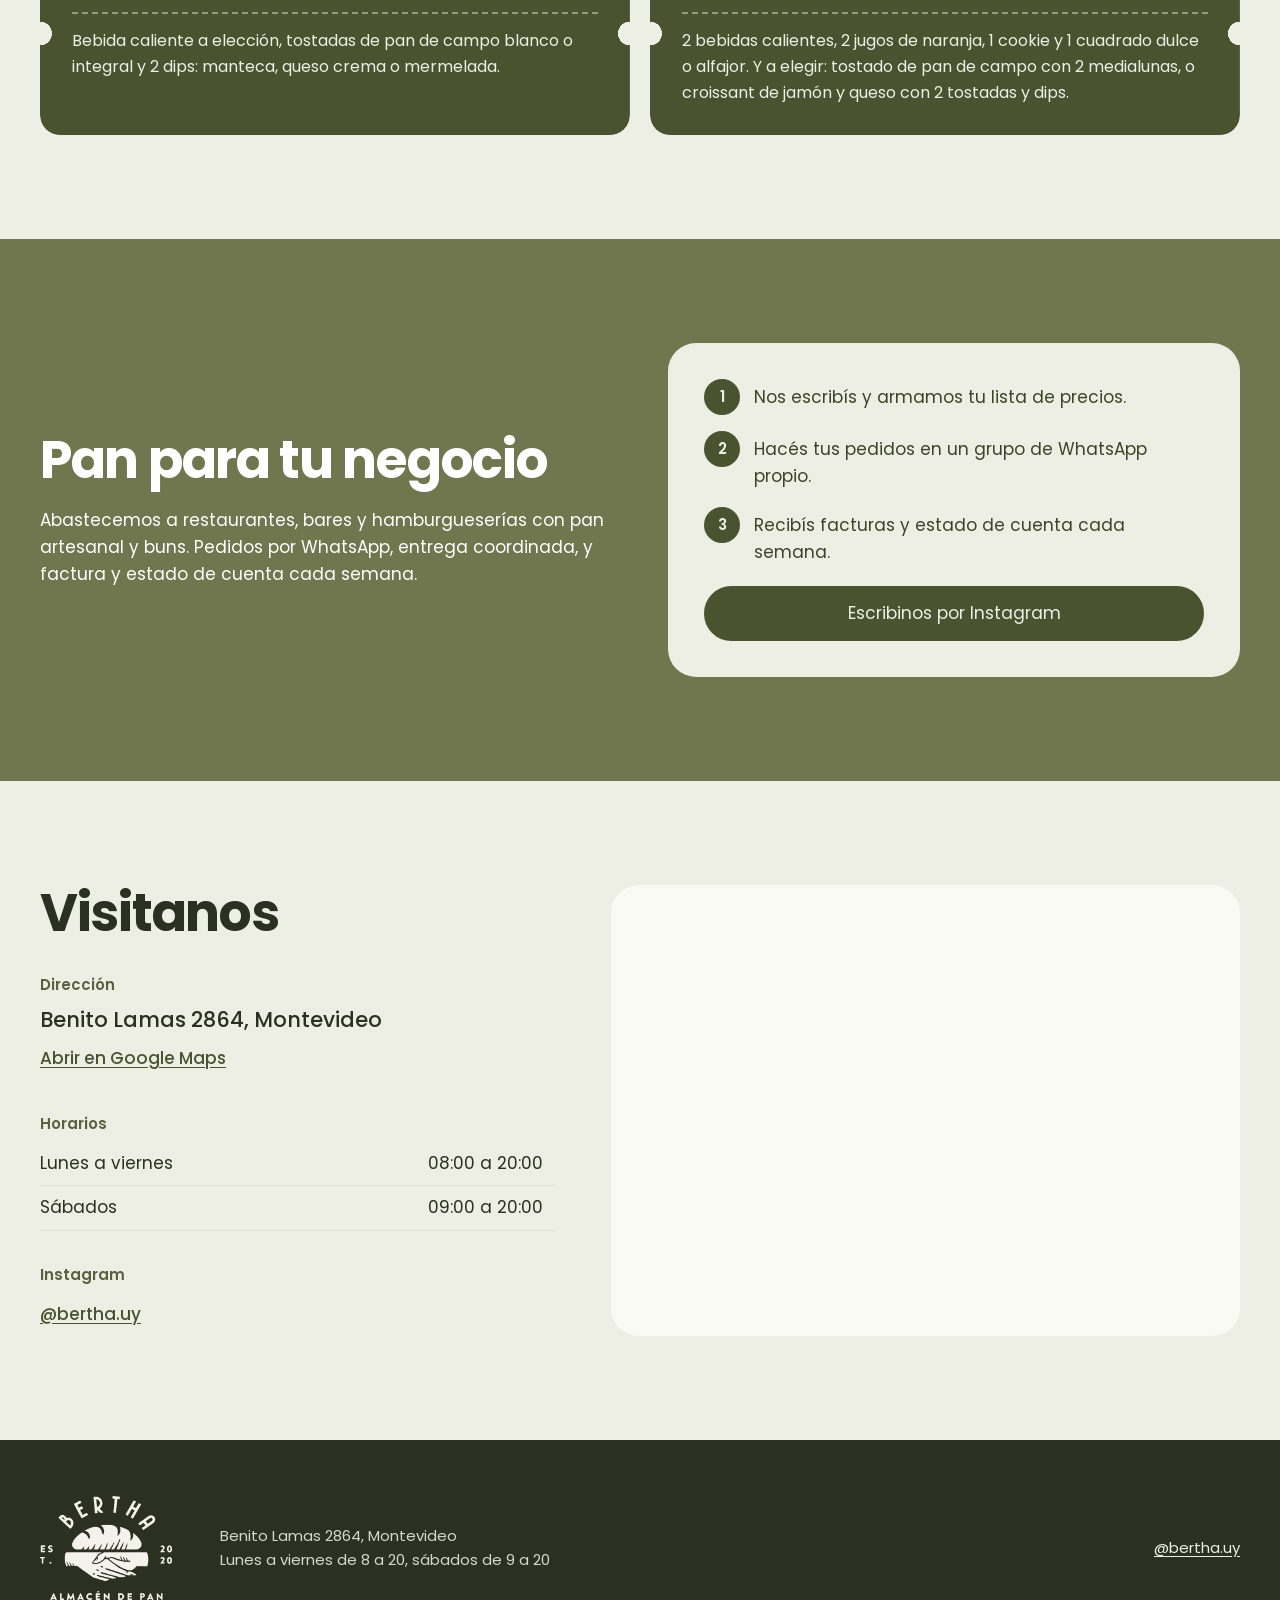
==== commit 55df356c: "Rediseño de la portada y el menú - Logotipo BERTHA a todo el ancho con entrada animada (respeta "red" ====
--- a/index.html
+++ b/index.html
@@ -6,13 +6,13 @@
 <title>Bertha · Panadería de masa madre y café de especialidad en Montevideo</title>
 <meta name="description" content="Bertha, almacén de pan en Benito Lamas 2864, Montevideo. Panadería artesanal con masa madre, pastelería y café de especialidad. Lunes a viernes de 8 a 20, sábados de 9 a 20.">
 <link rel="canonical" href="https://bertha.uy/">
-<meta name="theme-color" content="#4A5230">
+<meta name="theme-color" content="#EDEFE4">
 
 <meta property="og:type" content="website">
 <meta property="og:locale" content="es_UY">
 <meta property="og:site_name" content="Bertha">
 <meta property="og:title" content="Bertha · Pan de masa madre y café de especialidad">
-<meta property="og:description" content="Panadería artesanal y café de especialidad en Benito Lamas 2864, Montevideo.">
+<meta property="og:description" content="Almacén de pan artesanal y café de especialidad en Benito Lamas 2864, Montevideo.">
 <meta property="og:url" content="https://bertha.uy/">
 <meta property="og:image" content="https://bertha.uy/img/og.jpg">
 <meta property="og:image:width" content="1200">
@@ -27,8 +27,9 @@
 <link rel="preconnect" href="https://fonts.googleapis.com">
 <link rel="preconnect" href="https://fonts.gstatic.com" crossorigin>
 <link href="https://fonts.googleapis.com/css2?family=Poppins:wght@400;500;600;700&display=swap" rel="stylesheet">
-<link rel="preload" as="image" href="/img/jala-1200.webp" imagesrcset="/img/jala-800.webp 800w, /img/jala-1200.webp 1200w" imagesizes="(max-width: 900px) 100vw, 560px">
+<link rel="preload" as="image" href="/img/jala-1200.webp" imagesrcset="/img/jala-800.webp 800w, /img/jala-1200.webp 1200w" imagesizes="(max-width: 860px) 100vw, 600px">
 <link rel="stylesheet" href="/estilos.css">
+<script>document.documentElement.classList.add('js');</script>
 
 <script type="application/ld+json">
 {
@@ -59,79 +60,98 @@
 <body>
 <a class="saltar" href="#contenido">Saltar al contenido</a>
 
-<header class="encabezado">
+<header class="encabezado" id="encabezado">
   <nav class="contenedor nav" aria-label="Principal">
-    <a class="marca" href="#inicio" aria-label="Bertha, ir al inicio">
-      <svg aria-hidden="true" viewBox="260.324 218.324 316.235 100.212" width="104" height="33"><g fill="#4A5230"><path d="M 380.574219 258.46875 C 380.574219 269.140625 380.570312 279.808594 380.578125 290.480469 C 380.582031 292.96875 380.804688 293.144531 383.300781 292.960938 C 390.308594 292.433594 396.496094 290.03125 401.96875 285.488281 C 412.714844 276.5625 417.285156 262.332031 413.203125 249.167969 C 409.402344 236.917969 399.265625 225.242188 383.398438 224.25 C 380.867188 224.089844 380.578125 224.289062 380.578125 226.890625 C 380.574219 237.417969 380.574219 247.945312 380.574219 258.46875 M 415.527344 317.660156 C 411.570312 318.359375 408.265625 318.578125 405.058594 315.636719 C 398.191406 309.347656 390.867188 303.546875 383.683594 297.601562 C 383.054688 297.082031 382.105469 296.945312 381.304688 296.628906 C 381.0625 297.46875 380.617188 298.304688 380.609375 299.144531 C 380.546875 304.628906 380.574219 310.113281 380.574219 315.597656 L 380.574219 318.074219 L 375.863281 318.074219 L 375.863281 219.832031 C 385.734375 219.203125 394.785156 221.207031 402.890625 226.835938 C 423.488281 241.140625 425.011719 270.890625 406.105469 288.042969 C 402.382812 291.421875 398.066406 293.613281 393.484375 295.449219 C 390.957031 296.460938 390.820312 297.199219 392.890625 298.933594 C 399.976562 304.882812 407.078125 310.8125 414.183594 316.738281 C 414.597656 317.085938 415.078125 317.355469 415.527344 317.660156"/><path d="M 265.195312 234.4375 C 265.195312 237.140625 265.242188 239.847656 265.175781 242.542969 C 265.140625 244.078125 265.679688 244.730469 267.289062 244.679688 C 272.757812 244.511719 277.148438 240.089844 277.160156 234.632812 C 277.175781 228.78125 272.875 224.242188 267.28125 224.15625 C 265.882812 224.132812 265.15625 224.617188 265.183594 226.121094 C 265.230469 228.894531 265.195312 231.664062 265.195312 234.4375 M 265.195312 281.613281 C 265.195312 291.363281 265.238281 301.117188 265.15625 310.867188 C 265.140625 312.882812 265.90625 313.609375 267.785156 313.417969 C 269.980469 313.191406 272.210938 313.15625 274.351562 312.695312 C 286.378906 310.09375 296.867188 297.5 298.085938 284.636719 C 299.734375 267.15625 286.367188 250.394531 268.816406 249.734375 C 265.191406 249.601562 265.195312 249.445312 265.195312 253 C 265.191406 262.539062 265.191406 272.074219 265.195312 281.613281 M 260.324219 318.535156 L 260.324219 223.722656 C 260.324219 219.699219 260.324219 219.628906 264.457031 219.742188 C 266.578125 219.796875 268.746094 219.917969 270.800781 220.398438 C 282.179688 223.054688 284.898438 237.023438 277.949219 243.632812 C 275.777344 245.695312 276.015625 246.269531 278.898438 247.3125 C 295.027344 253.125 304.078125 267.257812 302.894531 284.769531 C 301.832031 300.515625 289.664062 314.367188 273.78125 317.476562 C 269.507812 318.316406 265.042969 318.191406 260.324219 318.535156"/><path d="M 561.753906 244.734375 C 564.378906 244.734375 567.007812 244.703125 569.632812 244.742188 C 571.058594 244.769531 571.714844 244.195312 571.683594 242.726562 C 571.621094 239.320312 571.765625 235.902344 571.570312 232.507812 C 571.25 226.949219 567.335938 223.199219 562.136719 223.21875 C 556.394531 223.238281 552.285156 227.386719 551.988281 233.628906 C 551.847656 236.601562 551.992188 239.59375 551.933594 242.574219 C 551.902344 244.117188 552.546875 244.773438 554.085938 244.746094 C 556.640625 244.703125 559.195312 244.734375 561.753906 244.734375 M 576.558594 318.144531 L 571.679688 318.144531 L 571.679688 315.351562 C 571.679688 294.496094 571.679688 273.644531 571.675781 252.789062 C 571.675781 249.59375 571.609375 249.527344 568.480469 249.523438 C 564 249.519531 559.515625 249.519531 555.03125 249.523438 C 552.070312 249.527344 551.949219 249.652344 551.949219 252.707031 C 551.949219 273.5625 551.949219 294.414062 551.949219 315.269531 L 551.949219 318.113281 L 547.359375 318.113281 C 547.292969 317.542969 547.179688 317.003906 547.179688 316.460938 C 547.191406 288.707031 547.148438 260.949219 547.277344 233.191406 C 547.332031 221.460938 558.804688 214.792969 569.242188 220.257812 C 573.75 222.617188 575.769531 226.652344 576.296875 231.503906 C 576.546875 233.761719 576.546875 236.054688 576.546875 238.328125 C 576.5625 264.09375 576.558594 289.859375 576.558594 315.621094 Z"/><path d="M 492.511719 318.109375 L 487.820312 318.109375 C 487.777344 317.359375 487.703125 316.609375 487.703125 315.863281 C 487.699219 284.605469 487.714844 253.347656 487.660156 222.085938 C 487.65625 220.238281 488.105469 219.625 490.03125 219.644531 C 491.945312 219.660156 492.601562 220.128906 492.5625 222.152344 C 492.433594 228.773438 492.574219 235.398438 492.476562 242.015625 C 492.449219 244.035156 493.082031 244.808594 495.152344 244.769531 C 500.492188 244.671875 505.835938 244.6875 511.171875 244.761719 C 513.027344 244.789062 513.675781 244.078125 513.65625 242.246094 C 513.585938 235.765625 513.628906 229.285156 513.628906 222.804688 C 513.628906 219.628906 513.628906 219.625 516.738281 219.71875 C 517.226562 219.734375 517.710938 219.820312 518.335938 219.890625 L 518.335938 318.074219 L 513.628906 318.074219 L 513.628906 252.769531 C 513.625 249.679688 513.484375 249.535156 510.375 249.527344 C 505.390625 249.515625 500.40625 249.515625 495.421875 249.527344 C 492.714844 249.53125 492.515625 249.726562 492.515625 252.460938 C 492.511719 273.394531 492.511719 294.328125 492.511719 315.261719 Z"/><path d="M 350.21875 313.433594 L 350.21875 318.0625 L 326.859375 318.0625 L 326.859375 315.675781 C 326.859375 284.5625 326.878906 253.445312 326.820312 222.328125 C 326.816406 220.332031 327.265625 219.613281 329.390625 219.664062 C 335.652344 219.800781 341.921875 219.792969 348.183594 219.667969 C 350.234375 219.625 350.277344 220.625 350.273438 222.148438 C 350.261719 223.652344 350.265625 224.691406 348.195312 224.621094 C 343.570312 224.46875 338.941406 224.640625 334.3125 224.546875 C 332.335938 224.5 331.679688 225.273438 331.710938 227.183594 C 331.792969 232.167969 331.804688 237.15625 331.703125 242.136719 C 331.667969 244.074219 332.332031 244.804688 334.289062 244.765625 C 339.117188 244.675781 343.945312 244.738281 349.152344 244.738281 C 349.089844 246.175781 349.1875 247.449219 348.894531 248.628906 C 348.792969 249.046875 347.738281 249.472656 347.113281 249.484375 C 342.84375 249.554688 338.566406 249.585938 334.296875 249.496094 C 332.339844 249.449219 331.703125 250.195312 331.710938 252.128906 C 331.757812 271.710938 331.761719 291.289062 331.703125 310.867188 C 331.695312 312.878906 332.472656 313.484375 334.34375 313.457031 C 338.832031 313.386719 343.320312 313.433594 347.804688 313.433594 Z"/><path d="M 453.097656 318.144531 L 448.40625 318.144531 L 448.40625 227.917969 C 448.40625 224.59375 448.390625 224.578125 445.074219 224.578125 C 442.796875 224.574219 440.515625 224.484375 438.242188 224.601562 C 436.40625 224.691406 436.519531 223.539062 436.617188 222.386719 C 436.710938 221.265625 435.964844 219.679688 438.210938 219.695312 C 446.613281 219.746094 455.007812 219.734375 463.410156 219.695312 C 464.710938 219.6875 465.226562 220.148438 465.125 221.433594 C 465.054688 222.347656 465.113281 223.269531 465.113281 224.578125 C 462.152344 224.578125 459.339844 224.574219 456.53125 224.578125 C 453.101562 224.578125 453.097656 224.578125 453.097656 227.996094 Z"/></g></svg>
-      <span>Almacén de pan</span>
-    </a>
+    <a class="marca" href="#inicio" aria-label="Bertha, ir al inicio"><svg aria-hidden="true" viewBox="260.324 218.324 316.235 100.212" width="92" height="29"><g fill="#4A5230"><path d="M 380.574219 258.46875 C 380.574219 269.140625 380.570312 279.808594 380.578125 290.480469 C 380.582031 292.96875 380.804688 293.144531 383.300781 292.960938 C 390.308594 292.433594 396.496094 290.03125 401.96875 285.488281 C 412.714844 276.5625 417.285156 262.332031 413.203125 249.167969 C 409.402344 236.917969 399.265625 225.242188 383.398438 224.25 C 380.867188 224.089844 380.578125 224.289062 380.578125 226.890625 C 380.574219 237.417969 380.574219 247.945312 380.574219 258.46875 M 415.527344 317.660156 C 411.570312 318.359375 408.265625 318.578125 405.058594 315.636719 C 398.191406 309.347656 390.867188 303.546875 383.683594 297.601562 C 383.054688 297.082031 382.105469 296.945312 381.304688 296.628906 C 381.0625 297.46875 380.617188 298.304688 380.609375 299.144531 C 380.546875 304.628906 380.574219 310.113281 380.574219 315.597656 L 380.574219 318.074219 L 375.863281 318.074219 L 375.863281 219.832031 C 385.734375 219.203125 394.785156 221.207031 402.890625 226.835938 C 423.488281 241.140625 425.011719 270.890625 406.105469 288.042969 C 402.382812 291.421875 398.066406 293.613281 393.484375 295.449219 C 390.957031 296.460938 390.820312 297.199219 392.890625 298.933594 C 399.976562 304.882812 407.078125 310.8125 414.183594 316.738281 C 414.597656 317.085938 415.078125 317.355469 415.527344 317.660156"/><path d="M 265.195312 234.4375 C 265.195312 237.140625 265.242188 239.847656 265.175781 242.542969 C 265.140625 244.078125 265.679688 244.730469 267.289062 244.679688 C 272.757812 244.511719 277.148438 240.089844 277.160156 234.632812 C 277.175781 228.78125 272.875 224.242188 267.28125 224.15625 C 265.882812 224.132812 265.15625 224.617188 265.183594 226.121094 C 265.230469 228.894531 265.195312 231.664062 265.195312 234.4375 M 265.195312 281.613281 C 265.195312 291.363281 265.238281 301.117188 265.15625 310.867188 C 265.140625 312.882812 265.90625 313.609375 267.785156 313.417969 C 269.980469 313.191406 272.210938 313.15625 274.351562 312.695312 C 286.378906 310.09375 296.867188 297.5 298.085938 284.636719 C 299.734375 267.15625 286.367188 250.394531 268.816406 249.734375 C 265.191406 249.601562 265.195312 249.445312 265.195312 253 C 265.191406 262.539062 265.191406 272.074219 265.195312 281.613281 M 260.324219 318.535156 L 260.324219 223.722656 C 260.324219 219.699219 260.324219 219.628906 264.457031 219.742188 C 266.578125 219.796875 268.746094 219.917969 270.800781 220.398438 C 282.179688 223.054688 284.898438 237.023438 277.949219 243.632812 C 275.777344 245.695312 276.015625 246.269531 278.898438 247.3125 C 295.027344 253.125 304.078125 267.257812 302.894531 284.769531 C 301.832031 300.515625 289.664062 314.367188 273.78125 317.476562 C 269.507812 318.316406 265.042969 318.191406 260.324219 318.535156"/><path d="M 561.753906 244.734375 C 564.378906 244.734375 567.007812 244.703125 569.632812 244.742188 C 571.058594 244.769531 571.714844 244.195312 571.683594 242.726562 C 571.621094 239.320312 571.765625 235.902344 571.570312 232.507812 C 571.25 226.949219 567.335938 223.199219 562.136719 223.21875 C 556.394531 223.238281 552.285156 227.386719 551.988281 233.628906 C 551.847656 236.601562 551.992188 239.59375 551.933594 242.574219 C 551.902344 244.117188 552.546875 244.773438 554.085938 244.746094 C 556.640625 244.703125 559.195312 244.734375 561.753906 244.734375 M 576.558594 318.144531 L 571.679688 318.144531 L 571.679688 315.351562 C 571.679688 294.496094 571.679688 273.644531 571.675781 252.789062 C 571.675781 249.59375 571.609375 249.527344 568.480469 249.523438 C 564 249.519531 559.515625 249.519531 555.03125 249.523438 C 552.070312 249.527344 551.949219 249.652344 551.949219 252.707031 C 551.949219 273.5625 551.949219 294.414062 551.949219 315.269531 L 551.949219 318.113281 L 547.359375 318.113281 C 547.292969 317.542969 547.179688 317.003906 547.179688 316.460938 C 547.191406 288.707031 547.148438 260.949219 547.277344 233.191406 C 547.332031 221.460938 558.804688 214.792969 569.242188 220.257812 C 573.75 222.617188 575.769531 226.652344 576.296875 231.503906 C 576.546875 233.761719 576.546875 236.054688 576.546875 238.328125 C 576.5625 264.09375 576.558594 289.859375 576.558594 315.621094 Z M 576.558594 318.144531"/><path d="M 492.511719 318.109375 L 487.820312 318.109375 C 487.777344 317.359375 487.703125 316.609375 487.703125 315.863281 C 487.699219 284.605469 487.714844 253.347656 487.660156 222.085938 C 487.65625 220.238281 488.105469 219.625 490.03125 219.644531 C 491.945312 219.660156 492.601562 220.128906 492.5625 222.152344 C 492.433594 228.773438 492.574219 235.398438 492.476562 242.015625 C 492.449219 244.035156 493.082031 244.808594 495.152344 244.769531 C 500.492188 244.671875 505.835938 244.6875 511.171875 244.761719 C 513.027344 244.789062 513.675781 244.078125 513.65625 242.246094 C 513.585938 235.765625 513.628906 229.285156 513.628906 222.804688 C 513.628906 219.628906 513.628906 219.625 516.738281 219.71875 C 517.226562 219.734375 517.710938 219.820312 518.335938 219.890625 L 518.335938 318.074219 L 513.628906 318.074219 L 513.628906 252.769531 C 513.625 249.679688 513.484375 249.535156 510.375 249.527344 C 505.390625 249.515625 500.40625 249.515625 495.421875 249.527344 C 492.714844 249.53125 492.515625 249.726562 492.515625 252.460938 C 492.511719 273.394531 492.511719 294.328125 492.511719 315.261719 Z M 492.511719 318.109375"/><path d="M 350.21875 313.433594 L 350.21875 318.0625 L 326.859375 318.0625 L 326.859375 315.675781 C 326.859375 284.5625 326.878906 253.445312 326.820312 222.328125 C 326.816406 220.332031 327.265625 219.613281 329.390625 219.664062 C 335.652344 219.800781 341.921875 219.792969 348.183594 219.667969 C 350.234375 219.625 350.277344 220.625 350.273438 222.148438 C 350.261719 223.652344 350.265625 224.691406 348.195312 224.621094 C 343.570312 224.46875 338.941406 224.640625 334.3125 224.546875 C 332.335938 224.5 331.679688 225.273438 331.710938 227.183594 C 331.792969 232.167969 331.804688 237.15625 331.703125 242.136719 C 331.667969 244.074219 332.332031 244.804688 334.289062 244.765625 C 339.117188 244.675781 343.945312 244.738281 349.152344 244.738281 C 349.089844 246.175781 349.1875 247.449219 348.894531 248.628906 C 348.792969 249.046875 347.738281 249.472656 347.113281 249.484375 C 342.84375 249.554688 338.566406 249.585938 334.296875 249.496094 C 332.339844 249.449219 331.703125 250.195312 331.710938 252.128906 C 331.757812 271.710938 331.761719 291.289062 331.703125 310.867188 C 331.695312 312.878906 332.472656 313.484375 334.34375 313.457031 C 338.832031 313.386719 343.320312 313.433594 347.804688 313.433594 Z M 350.21875 313.433594"/><path d="M 453.097656 318.144531 L 448.40625 318.144531 L 448.40625 227.917969 C 448.40625 224.59375 448.390625 224.578125 445.074219 224.578125 C 442.796875 224.574219 440.515625 224.484375 438.242188 224.601562 C 436.40625 224.691406 436.519531 223.539062 436.617188 222.386719 C 436.710938 221.265625 435.964844 219.679688 438.210938 219.695312 C 446.613281 219.746094 455.007812 219.734375 463.410156 219.695312 C 464.710938 219.6875 465.226562 220.148438 465.125 221.433594 C 465.054688 222.347656 465.113281 223.269531 465.113281 224.578125 C 462.152344 224.578125 459.339844 224.574219 456.53125 224.578125 C 453.101562 224.578125 453.097656 224.578125 453.097656 227.996094 Z M 453.097656 318.144531"/></g></svg></a>
     <div class="enlaces">
-      <a href="#hacemos">Qué hacemos</a>
+      <a href="#hacemos" class="solo-ancho">Qué hacemos</a>
       <a href="#menu">Menú</a>
       <a href="#mayoristas">Mayoristas</a>
       <a href="#visitanos">Visitanos</a>
-      <a class="ig" href="https://www.instagram.com/bertha.uy/">@bertha.uy</a>
     </div>
   </nav>
 </header>
 
 <main id="contenido">
 
-<section id="inicio" class="contenedor portada">
-  <div class="portada-texto">
-    <p class="etiqueta">Panadería artesanal · Café de especialidad</p>
-    <h1>Pan de masa madre y café de especialidad.</h1>
-    <p class="bajada">Somos una panadería artesanal: trabajamos con masa madre y horneamos en Benito Lamas 2864. Vení por un café, llevate pan para casa o pedí para tu restaurante.</p>
-    <p class="horario-corto">Lunes a viernes 08:00 a 20:00 · Sábados 09:00 a 20:00</p>
-    <div class="botones">
-      <a class="boton" href="#menu">Ver el menú</a>
-      <a class="boton contorno" href="#visitanos">Cómo llegar</a>
-    </div>
-  </div>
-  <picture>
-    <source type="image/webp" srcset="/img/jala-800.webp 800w, /img/jala-1200.webp 1200w" sizes="(max-width: 900px) 100vw, 560px">
-    <img src="/img/jala-1200.jpg" srcset="/img/jala-800.jpg 800w, /img/jala-1200.jpg 1200w" sizes="(max-width: 900px) 100vw, 560px" width="1200" height="1600" alt="Pan jalá trenzado con sésamo negro sobre una tabla de madera grabada con el nombre Bertha" fetchpriority="high">
-  </picture>
+<section id="inicio" class="portada">
+  <div class="contenedor">
+    <h1 class="titulo-marca"><svg class="logotipo" role="img" aria-label="Bertha" viewBox="260.324 218.324 316.235 100.212" width="1200" height="380"><path class="l3" d="M 380.574219 258.46875 C 380.574219 269.140625 380.570312 279.808594 380.578125 290.480469 C 380.582031 292.96875 380.804688 293.144531 383.300781 292.960938 C 390.308594 292.433594 396.496094 290.03125 401.96875 285.488281 C 412.714844 276.5625 417.285156 262.332031 413.203125 249.167969 C 409.402344 236.917969 399.265625 225.242188 383.398438 224.25 C 380.867188 224.089844 380.578125 224.289062 380.578125 226.890625 C 380.574219 237.417969 380.574219 247.945312 380.574219 258.46875 M 415.527344 317.660156 C 411.570312 318.359375 408.265625 318.578125 405.058594 315.636719 C 398.191406 309.347656 390.867188 303.546875 383.683594 297.601562 C 383.054688 297.082031 382.105469 296.945312 381.304688 296.628906 C 381.0625 297.46875 380.617188 298.304688 380.609375 299.144531 C 380.546875 304.628906 380.574219 310.113281 380.574219 315.597656 L 380.574219 318.074219 L 375.863281 318.074219 L 375.863281 219.832031 C 385.734375 219.203125 394.785156 221.207031 402.890625 226.835938 C 423.488281 241.140625 425.011719 270.890625 406.105469 288.042969 C 402.382812 291.421875 398.066406 293.613281 393.484375 295.449219 C 390.957031 296.460938 390.820312 297.199219 392.890625 298.933594 C 399.976562 304.882812 407.078125 310.8125 414.183594 316.738281 C 414.597656 317.085938 415.078125 317.355469 415.527344 317.660156"/><path class="l1" d="M 265.195312 234.4375 C 265.195312 237.140625 265.242188 239.847656 265.175781 242.542969 C 265.140625 244.078125 265.679688 244.730469 267.289062 244.679688 C 272.757812 244.511719 277.148438 240.089844 277.160156 234.632812 C 277.175781 228.78125 272.875 224.242188 267.28125 224.15625 C 265.882812 224.132812 265.15625 224.617188 265.183594 226.121094 C 265.230469 228.894531 265.195312 231.664062 265.195312 234.4375 M 265.195312 281.613281 C 265.195312 291.363281 265.238281 301.117188 265.15625 310.867188 C 265.140625 312.882812 265.90625 313.609375 267.785156 313.417969 C 269.980469 313.191406 272.210938 313.15625 274.351562 312.695312 C 286.378906 310.09375 296.867188 297.5 298.085938 284.636719 C 299.734375 267.15625 286.367188 250.394531 268.816406 249.734375 C 265.191406 249.601562 265.195312 249.445312 265.195312 253 C 265.191406 262.539062 265.191406 272.074219 265.195312 281.613281 M 260.324219 318.535156 L 260.324219 223.722656 C 260.324219 219.699219 260.324219 219.628906 264.457031 219.742188 C 266.578125 219.796875 268.746094 219.917969 270.800781 220.398438 C 282.179688 223.054688 284.898438 237.023438 277.949219 243.632812 C 275.777344 245.695312 276.015625 246.269531 278.898438 247.3125 C 295.027344 253.125 304.078125 267.257812 302.894531 284.769531 C 301.832031 300.515625 289.664062 314.367188 273.78125 317.476562 C 269.507812 318.316406 265.042969 318.191406 260.324219 318.535156"/><path class="l6" d="M 561.753906 244.734375 C 564.378906 244.734375 567.007812 244.703125 569.632812 244.742188 C 571.058594 244.769531 571.714844 244.195312 571.683594 242.726562 C 571.621094 239.320312 571.765625 235.902344 571.570312 232.507812 C 571.25 226.949219 567.335938 223.199219 562.136719 223.21875 C 556.394531 223.238281 552.285156 227.386719 551.988281 233.628906 C 551.847656 236.601562 551.992188 239.59375 551.933594 242.574219 C 551.902344 244.117188 552.546875 244.773438 554.085938 244.746094 C 556.640625 244.703125 559.195312 244.734375 561.753906 244.734375 M 576.558594 318.144531 L 571.679688 318.144531 L 571.679688 315.351562 C 571.679688 294.496094 571.679688 273.644531 571.675781 252.789062 C 571.675781 249.59375 571.609375 249.527344 568.480469 249.523438 C 564 249.519531 559.515625 249.519531 555.03125 249.523438 C 552.070312 249.527344 551.949219 249.652344 551.949219 252.707031 C 551.949219 273.5625 551.949219 294.414062 551.949219 315.269531 L 551.949219 318.113281 L 547.359375 318.113281 C 547.292969 317.542969 547.179688 317.003906 547.179688 316.460938 C 547.191406 288.707031 547.148438 260.949219 547.277344 233.191406 C 547.332031 221.460938 558.804688 214.792969 569.242188 220.257812 C 573.75 222.617188 575.769531 226.652344 576.296875 231.503906 C 576.546875 233.761719 576.546875 236.054688 576.546875 238.328125 C 576.5625 264.09375 576.558594 289.859375 576.558594 315.621094 Z M 576.558594 318.144531"/><path class="l5" d="M 492.511719 318.109375 L 487.820312 318.109375 C 487.777344 317.359375 487.703125 316.609375 487.703125 315.863281 C 487.699219 284.605469 487.714844 253.347656 487.660156 222.085938 C 487.65625 220.238281 488.105469 219.625 490.03125 219.644531 C 491.945312 219.660156 492.601562 220.128906 492.5625 222.152344 C 492.433594 228.773438 492.574219 235.398438 492.476562 242.015625 C 492.449219 244.035156 493.082031 244.808594 495.152344 244.769531 C 500.492188 244.671875 505.835938 244.6875 511.171875 244.761719 C 513.027344 244.789062 513.675781 244.078125 513.65625 242.246094 C 513.585938 235.765625 513.628906 229.285156 513.628906 222.804688 C 513.628906 219.628906 513.628906 219.625 516.738281 219.71875 C 517.226562 219.734375 517.710938 219.820312 518.335938 219.890625 L 518.335938 318.074219 L 513.628906 318.074219 L 513.628906 252.769531 C 513.625 249.679688 513.484375 249.535156 510.375 249.527344 C 505.390625 249.515625 500.40625 249.515625 495.421875 249.527344 C 492.714844 249.53125 492.515625 249.726562 492.515625 252.460938 C 492.511719 273.394531 492.511719 294.328125 492.511719 315.261719 Z M 492.511719 318.109375"/><path class="l2" d="M 350.21875 313.433594 L 350.21875 318.0625 L 326.859375 318.0625 L 326.859375 315.675781 C 326.859375 284.5625 326.878906 253.445312 326.820312 222.328125 C 326.816406 220.332031 327.265625 219.613281 329.390625 219.664062 C 335.652344 219.800781 341.921875 219.792969 348.183594 219.667969 C 350.234375 219.625 350.277344 220.625 350.273438 222.148438 C 350.261719 223.652344 350.265625 224.691406 348.195312 224.621094 C 343.570312 224.46875 338.941406 224.640625 334.3125 224.546875 C 332.335938 224.5 331.679688 225.273438 331.710938 227.183594 C 331.792969 232.167969 331.804688 237.15625 331.703125 242.136719 C 331.667969 244.074219 332.332031 244.804688 334.289062 244.765625 C 339.117188 244.675781 343.945312 244.738281 349.152344 244.738281 C 349.089844 246.175781 349.1875 247.449219 348.894531 248.628906 C 348.792969 249.046875 347.738281 249.472656 347.113281 249.484375 C 342.84375 249.554688 338.566406 249.585938 334.296875 249.496094 C 332.339844 249.449219 331.703125 250.195312 331.710938 252.128906 C 331.757812 271.710938 331.761719 291.289062 331.703125 310.867188 C 331.695312 312.878906 332.472656 313.484375 334.34375 313.457031 C 338.832031 313.386719 343.320312 313.433594 347.804688 313.433594 Z M 350.21875 313.433594"/><path class="l4" d="M 453.097656 318.144531 L 448.40625 318.144531 L 448.40625 227.917969 C 448.40625 224.59375 448.390625 224.578125 445.074219 224.578125 C 442.796875 224.574219 440.515625 224.484375 438.242188 224.601562 C 436.40625 224.691406 436.519531 223.539062 436.617188 222.386719 C 436.710938 221.265625 435.964844 219.679688 438.210938 219.695312 C 446.613281 219.746094 455.007812 219.734375 463.410156 219.695312 C 464.710938 219.6875 465.226562 220.148438 465.125 221.433594 C 465.054688 222.347656 465.113281 223.269531 465.113281 224.578125 C 462.152344 224.578125 459.339844 224.574219 456.53125 224.578125 C 453.101562 224.578125 453.097656 224.578125 453.097656 227.996094 Z M 453.097656 318.144531"/></svg></h1>
+    <div class="portada-cuerpo">
+      <div class="portada-texto">
+        <p class="cartel" id="cartel" data-estado="">
+          <span class="luz" aria-hidden="true"></span>
+          <span id="cartel-texto">Lunes a viernes de 8 a 20, sábados de 9 a 20</span>
+        </p>
+        <p class="lema">Pan de masa madre y café de especialidad, en Benito Lamas.</p>
+        <p class="bajada">Somos un almacén de pan artesanal. Vení a desayunar, llevate pan para tu casa o pedí para tu restaurante.</p>
+        <div class="botones">
+          <a class="boton" href="#menu">Ver el menú</a>
+          <a class="boton contorno" href="#visitanos">Cómo llegar</a>
+        </div>
+      </div>
+      <figure class="foto-portada">
+        <picture>
+          <source type="image/webp" srcset="/img/jala-800.webp 800w, /img/jala-1200.webp 1200w" sizes="(max-width: 860px) 100vw, 600px">
+          <img src="/img/jala-1200.jpg" srcset="/img/jala-800.jpg 800w, /img/jala-1200.jpg 1200w" sizes="(max-width: 860px) 100vw, 600px" width="1200" height="1600" alt="Pan jalá trenzado con sésamo negro sobre una tabla de madera grabada con el nombre Bertha" fetchpriority="high">
+        </picture>
+        <figcaption>Nuestro jalá</figcaption>
+      </figure>
+    </div>
+  </div>
 </section>
 
-<section id="hacemos" class="seccion blanco">
+<section id="hacemos" class="hacemos">
   <div class="contenedor">
-    <div class="cabecera">
-      <h2 class="titulo">Qué hacemos</h2>
-      <p class="bajada">Panadería artesanal con masa madre, pastelería del día y una barra de café de especialidad.</p>
-    </div>
-    <div class="tarjetas">
-      <article class="tarjeta">
-        <svg aria-hidden="true" width="40" height="40" viewBox="0 0 24 24" fill="none" stroke="#4A5230" stroke-width="1.6" stroke-linecap="round" stroke-linejoin="round"><path d="M5 11a7 5 0 0 1 14 0v6a2 2 0 0 1-2 2H7a2 2 0 0 1-2-2z"/><path d="M9 9l1 3"/><path d="M13 8l1 3"/></svg>
-        <h3>Pan de masa madre</h3>
-        <p>Trabajamos con masa madre y le damos a cada masa su tiempo. Pan de campo blanco e integral, pan de nuez, pan de papa, brioche, ciabatta, focaccia y nuestro jalá trenzado.</p>
-      </article>
-      <article class="tarjeta">
-        <svg aria-hidden="true" width="40" height="40" viewBox="0 0 24 24" fill="none" stroke="#4A5230" stroke-width="1.6" stroke-linecap="round" stroke-linejoin="round"><path d="M3 15c2-6 16-6 18 0"/><path d="M3 15c3 3 15 3 18 0"/><path d="M8 10l1 5"/><path d="M12 9v6"/><path d="M16 10l-1 5"/></svg>
-        <h3>Pastelería</h3>
-        <p>Croissants, medialunas, rolls de canela, tartas, cookies, brownies y alfajores para acompañar el café o llevar.</p>
-      </article>
-      <article class="tarjeta">
-        <svg aria-hidden="true" width="40" height="40" viewBox="0 0 24 24" fill="none" stroke="#4A5230" stroke-width="1.6" stroke-linecap="round" stroke-linejoin="round"><path d="M4 9h13v5a5 5 0 0 1-5 5H9a5 5 0 0 1-5-5z"/><path d="M17 11h1a2 2 0 0 1 0 4h-1"/><path d="M8 3v3"/><path d="M12 3v3"/></svg>
-        <h3>Café de especialidad</h3>
-        <p>Espresso, flat white, cappuccino, latte y cafés fríos, con opción de leche vegetal. Para tomar acá o llevar.</p>
-      </article>
+    <div class="hacemos-grilla">
+      <div class="hacemos-intro">
+        <h2>Pan de masa madre, horneado acá.</h2>
+        <p class="bajada">Trabajamos con masa madre y le damos a cada masa el tiempo que necesita. Esto es lo que sale del horno.</p>
+      </div>
+      <div>
+        <ul class="panes">
+          <li><span class="nombre">Pan de campo</span><span class="nota">blanco e integral</span></li>
+          <li><span class="nombre">Pan de nuez</span></li>
+          <li><span class="nombre">Pan de papa</span></li>
+          <li><span class="nombre">Brioche</span></li>
+          <li><span class="nombre">Ciabatta</span></li>
+          <li><span class="nombre">Focaccia</span></li>
+          <li><span class="nombre">Jalá</span><span class="nota">trenzado, con sésamo negro</span></li>
+        </ul>
+        <div class="otras">
+          <div>
+            <h3>Pastelería</h3>
+            <p>Croissants, medialunas, rolls de canela, tartas, cookies, brownies y alfajores, para el café o para llevar.</p>
+          </div>
+          <div>
+            <h3>Café de especialidad</h3>
+            <p>Espresso, flat white, cappuccino, latte y cafés fríos, con opción de leche vegetal.</p>
+          </div>
+        </div>
+      </div>
     </div>
   </div>
 </section>
 
-<section id="menu" class="seccion">
+<section id="menu" class="menu">
   <div class="contenedor">
     <div class="menu-cabecera">
-      <h2 class="titulo">Menú</h2>
-      <p>Precios en pesos uruguayos.</p>
-    </div>
-
-    <div class="menu-grilla">
-      <div class="menu-col">
-        <details class="categoria" open>
-          <summary>Café caliente</summary>
-          <ul>
+      <h2>Menú</h2>
+      <p>Precios en pesos uruguayos</p>
+    </div>
+
+    <div class="pestanas" role="tablist" aria-label="Categorías del menú" hidden>
+      <button role="tab" id="tab-cafe" aria-controls="p-cafe" aria-selected="true">Café</button>
+      <button role="tab" id="tab-bebidas" aria-controls="p-bebidas" aria-selected="false" tabindex="-1">Otras bebidas</button>
+      <button role="tab" id="tab-salado" aria-controls="p-salado" aria-selected="false" tabindex="-1">Salado</button>
+      <button role="tab" id="tab-dulce" aria-controls="p-dulce" aria-selected="false" tabindex="-1">Dulce</button>
+    </div>
+
+    <div class="panel" id="p-cafe" role="tabpanel" aria-labelledby="tab-cafe">
+      <div class="columnas">
+        <div>
+          <h3>Café caliente</h3>
+          <ul class="lista">
             <li><span>Ristretto</span><span>$140</span></li>
             <li><span>Espresso</span><span>$140</span></li>
             <li><span>Doble espresso</span><span>$180</span></li>
@@ -139,40 +159,51 @@
             <li><span>Long black</span><span>$180</span></li>
             <li><span>Cortado</span><span>$180</span></li>
             <li><span>Macchiato</span><span>$160</span></li>
+          </ul>
+        </div>
+        <div class="sigue">
+          <ul class="lista">
             <li><span>Lágrima</span><span>$160</span></li>
             <li><span>Cappuccino</span><span>$200</span></li>
             <li><span>Flat white</span><span>$200</span></li>
             <li><span>Latte</span><span>$200</span></li>
             <li><span>Mochaccino</span><span>$210</span></li>
             <li><span>Vainilla latte</span><span>$220</span></li>
-            <li><span class="det">Leche vegetal / syrup</span><span>+$45 / +$20</span></li>
-          </ul>
-        </details>
-        <details class="categoria" open>
-          <summary>Café frío</summary>
-          <ul>
+          </ul>
+          <h3>Café frío</h3>
+          <ul class="lista">
             <li><span>Iced coffee</span><span>$210</span></li>
             <li><span>Iced latte</span><span>$210</span></li>
             <li><span>Iced cappuccino</span><span>$210</span></li>
           </ul>
-        </details>
-        <details class="categoria" open>
-          <summary>Otras bebidas</summary>
-          <ul>
-            <li><span>Chocolate caliente</span><span>$210</span></li>
-            <li><span>Té Ceylán / Intizen</span><span>$140</span></li>
-            <li><span>Jugo de naranja</span><span>$200</span></li>
-            <li><span>Colet</span><span>$80</span></li>
-            <li><span>Refresco 250 / 600 ml</span><span>$60 / $110</span></li>
-            <li><span>Salus Frutté / Agua Salus</span><span>$90</span></li>
-          </ul>
-        </details>
-      </div>
-
-      <div class="menu-col">
-        <details class="categoria" open>
-          <summary>Antojos salados</summary>
-          <ul>
+        </div>
+      </div>
+      <p class="extra">Leche vegetal +$45. Syrup +$20.</p>
+    </div>
+
+    <div class="panel" id="p-bebidas" role="tabpanel" aria-labelledby="tab-bebidas">
+      <div class="columnas">
+        <ul class="lista">
+          <li><span>Chocolate caliente</span><span>$210</span></li>
+          <li><span>Té Ceylán</span><span>$140</span></li>
+          <li><span>Té Intizen</span><span>$140</span></li>
+          <li><span>Jugo de naranja</span><span>$200</span></li>
+        </ul>
+        <ul class="lista">
+          <li><span>Colet</span><span>$80</span></li>
+          <li><span>Refresco 250 ml</span><span>$60</span></li>
+          <li><span>Refresco 600 ml</span><span>$110</span></li>
+          <li><span>Salus Frutté</span><span>$90</span></li>
+          <li><span>Agua Salus</span><span>$90</span></li>
+        </ul>
+      </div>
+    </div>
+
+    <div class="panel" id="p-salado" role="tabpanel" aria-labelledby="tab-salado">
+      <div class="columnas">
+        <div>
+          <h3>Antojos salados</h3>
+          <ul class="lista">
             <li><span>Croissant</span><span>$120</span></li>
             <li><span>Medialuna</span><span>$100</span></li>
             <li><span>Scon de queso</span><span>$110</span></li>
@@ -180,83 +211,87 @@
             <li><span>Roll de queso</span><span>$140</span></li>
             <li><span>Croissant de queso</span><span>$140</span></li>
           </ul>
-        </details>
-        <details class="categoria" open>
-          <summary>Rellenos y sándwiches</summary>
-          <ul>
-            <li><span>Croissant <span class="det">· jamón y dambo</span></span><span>$210</span></li>
-            <li><span>Croissant <span class="det">· rúcula, bondiola y dambo</span></span><span>$250</span></li>
-            <li><span>Medialuna <span class="det">· jamón y dambo</span></span><span>$180</span></li>
-            <li><span>Medialuna <span class="det">· bondiola y rúcula</span></span><span>$200</span></li>
-            <li><span>Scon <span class="det">· jamón y dambo</span></span><span>$180</span></li>
-            <li><span>Chipá <span class="det">· jamón y dambo</span></span><span>$150</span></li>
-            <li><span>Tostado <span class="det">· pan de papa, jamón y dambo</span></span><span>$180</span></li>
-            <li><span>Pan de campo <span class="det">· jamón y dambo o caprese</span></span><span>$200</span></li>
-            <li><span>Pan de nuez <span class="det">· jamón y dambo o bondiola, rúcula y queso crema</span></span><span>$180</span></li>
-            <li><span>Olímpico en pan brioche <span class="det">· jamón, dambo, lechuga, tomate y mayonesa</span></span><span>$320</span></li>
-            <li><span>Focaccia <span class="det">· mortadela, alioli, tomate seco y pesto de albahaca</span></span><span>$380</span></li>
-            <li><span>Ciabatta mediterránea <span class="det">· bondiola, rúcula, aceitunas negras y dambo</span></span><span>$380</span></li>
-            <li><span>Tostadas <span class="det">· pan de campo + 2 dips</span></span><span>$200</span></li>
-          </ul>
-        </details>
-      </div>
-
-      <div class="menu-col">
-        <details class="categoria" open>
-          <summary>Antojos dulces</summary>
-          <ul>
-            <li><span>Tarta de manzana / de pera</span><span>$210</span></li>
-            <li><span>Carrot cake</span><span>$210</span></li>
-            <li><span>Budín banana y choco belga</span><span>$190</span></li>
-            <li><span>Cuadrado de limón</span><span>$140</span></li>
-            <li><span>Cuadrado de coco y dulce de leche</span><span>$190</span></li>
-            <li><span>Brookie</span><span>$220</span></li>
-            <li><span>Brownie</span><span>$190</span></li>
-            <li><span>Alfajor de maicena</span><span>$140</span></li>
-            <li><span>Alfajor clásico</span><span>$160</span></li>
-            <li><span>Alfa cookie</span><span>$220</span></li>
-            <li><span>Espejito</span><span>$150</span></li>
-            <li><span>Margarita</span><span>$100</span></li>
-            <li><span>Pain au chocolat</span><span>$140</span></li>
-            <li><span>Danesa</span><span>$140</span></li>
-            <li><span>Almendrado / Choco almendrado</span><span>$160</span></li>
-            <li><span>Roll de canela</span><span>$140</span></li>
-            <li><span>Roll de canela con frosting</span><span>$160</span></li>
-            <li><span>Roll de chocolate</span><span>$160</span></li>
-            <li><span>Lemon cookie</span><span>$140</span></li>
-            <li><span>Choco belga</span><span>$140</span></li>
-            <li><span>NY cookie choco chips</span><span>$120</span></li>
-          </ul>
-        </details>
+          <h3>Rellenos</h3>
+          <ul class="lista">
+            <li><span>Croissant<span class="det">jamón y dambo</span></span><span>$210</span></li>
+            <li><span>Croissant<span class="det">rúcula, bondiola y dambo</span></span><span>$250</span></li>
+            <li><span>Medialuna<span class="det">jamón y dambo</span></span><span>$180</span></li>
+            <li><span>Medialuna<span class="det">bondiola y rúcula</span></span><span>$200</span></li>
+            <li><span>Scon<span class="det">jamón y dambo</span></span><span>$180</span></li>
+            <li><span>Chipá<span class="det">jamón y dambo</span></span><span>$150</span></li>
+          </ul>
+        </div>
+        <div>
+          <h3>Sándwiches y tostados</h3>
+          <ul class="lista">
+            <li><span>Tostado<span class="det">pan de papa, jamón y dambo</span></span><span>$180</span></li>
+            <li><span>Pan de campo<span class="det">jamón y dambo, o caprese</span></span><span>$200</span></li>
+            <li><span>Pan de nuez<span class="det">jamón y dambo, o bondiola, rúcula y queso crema</span></span><span>$180</span></li>
+            <li><span>Olímpico en pan brioche<span class="det">jamón, dambo, lechuga, tomate y mayonesa</span></span><span>$320</span></li>
+            <li><span>Focaccia<span class="det">mortadela, alioli, tomate seco y pesto de albahaca</span></span><span>$380</span></li>
+            <li><span>Ciabatta mediterránea<span class="det">bondiola, rúcula, aceitunas negras y dambo</span></span><span>$380</span></li>
+            <li><span>Tostadas<span class="det">pan de campo con 2 dips a elección</span></span><span>$200</span></li>
+          </ul>
+        </div>
+      </div>
+    </div>
+
+    <div class="panel" id="p-dulce" role="tabpanel" aria-labelledby="tab-dulce">
+      <div class="columnas">
+        <ul class="lista">
+          <li><span>Tarta de manzana</span><span>$210</span></li>
+          <li><span>Tarta de pera</span><span>$210</span></li>
+          <li><span>Carrot cake</span><span>$210</span></li>
+          <li><span>Budín banana y choco belga</span><span>$190</span></li>
+          <li><span>Cuadrado de limón</span><span>$140</span></li>
+          <li><span>Cuadrado de coco y dulce de leche</span><span>$190</span></li>
+          <li><span>Brookie</span><span>$220</span></li>
+          <li><span>Brownie</span><span>$190</span></li>
+          <li><span>Alfajor de maicena</span><span>$140</span></li>
+          <li><span>Alfajor clásico</span><span>$160</span></li>
+          <li><span>Alfa cookie</span><span>$220</span></li>
+        </ul>
+        <ul class="lista">
+          <li><span>Espejito</span><span>$150</span></li>
+          <li><span>Margarita</span><span>$100</span></li>
+          <li><span>Pain au chocolat</span><span>$140</span></li>
+          <li><span>Danesa</span><span>$140</span></li>
+          <li><span>Almendrado</span><span>$160</span></li>
+          <li><span>Choco almendrado</span><span>$160</span></li>
+          <li><span>Roll de canela</span><span>$140</span></li>
+          <li><span>Roll de canela con frosting</span><span>$160</span></li>
+          <li><span>Roll de chocolate</span><span>$160</span></li>
+          <li><span>Lemon cookie</span><span>$140</span></li>
+          <li><span>Choco belga</span><span>$140</span></li>
+          <li><span>NY cookie choco chips</span><span>$120</span></li>
+        </ul>
       </div>
     </div>
 
     <div class="promos">
-      <article class="promo">
-        <div class="promo-cab"><h3>Desayuno</h3><span class="precio">$350</span></div>
-        <p>Bebida caliente a elección, tostadas de pan de campo (blanco o integral) y 2 dips: manteca, queso crema o mermelada.</p>
+      <article class="ticket">
+        <div class="ticket-cab"><h3>Desayuno</h3><span class="precio">$350</span></div>
+        <p>Bebida caliente a elección, tostadas de pan de campo blanco o integral y 2 dips: manteca, queso crema o mermelada.</p>
       </article>
-      <article class="promo">
-        <div class="promo-cab"><h3>Merienda para 2</h3><span class="precio">$1.100</span></div>
-        <p>2 bebidas calientes, 2 jugos de naranja, 1 cookie y 1 cuadrado dulce o alfajor. A elegir: tostado de pan de campo con 2 medialunas, o croissant de jamón y queso con 2 tostadas y dips de queso y mermelada.</p>
+      <article class="ticket">
+        <div class="ticket-cab"><h3>Merienda para 2</h3><span class="precio">$1.100</span></div>
+        <p>2 bebidas calientes, 2 jugos de naranja, 1 cookie y 1 cuadrado dulce o alfajor. Y a elegir: tostado de pan de campo con 2 medialunas, o croissant de jamón y queso con 2 tostadas y dips.</p>
       </article>
     </div>
   </div>
 </section>
 
-<section id="mayoristas" class="seccion mayoristas">
+<section id="mayoristas" class="mayoristas">
   <div class="contenedor">
     <div class="mayoristas-texto">
-      <p class="etiqueta">Para restaurantes y cafés</p>
-      <h2 class="titulo">Pan para tu negocio</h2>
-      <p class="bajada">Abastecemos a restaurantes, bares y hamburgueserías con pan artesanal y buns. Pedidos por WhatsApp, entrega coordinada, factura y estado de cuenta semanal.</p>
+      <h2>Pan para tu negocio</h2>
+      <p class="bajada">Abastecemos a restaurantes, bares y hamburgueserías con pan artesanal y buns. Pedidos por WhatsApp, entrega coordinada, y factura y estado de cuenta cada semana.</p>
     </div>
     <div class="pasos">
-      <h3>Cómo trabajamos</h3>
       <ol>
-        <li>Nos escribís y armamos tu lista de precios.</li>
-        <li>Hacés tus pedidos en un grupo de WhatsApp propio.</li>
-        <li>Recibís facturas y estado de cuenta cada semana.</li>
+        <li><span>Nos escribís y armamos tu lista de precios.</span></li>
+        <li><span>Hacés tus pedidos en un grupo de WhatsApp propio.</span></li>
+        <li><span>Recibís facturas y estado de cuenta cada semana.</span></li>
       </ol>
       <!-- Cuando esté el número: href="https://wa.me/598XXXXXXXX" y texto "Escribinos por WhatsApp" -->
       <a class="boton" href="https://ig.me/m/bertha.uy">Escribinos por Instagram</a>
@@ -264,32 +299,31 @@
   </div>
 </section>
 
-<section id="visitanos" class="seccion">
-  <div class="contenedor visitanos">
+<section id="visitanos" class="visitanos">
+  <div class="contenedor visitanos-grilla">
     <div class="datos">
-      <h2 class="titulo">Visitanos</h2>
+      <h2>Visitanos</h2>
       <div class="dato">
-        <p class="etiqueta">Dirección</p>
+        <h3>Dirección</h3>
         <address>Benito Lamas 2864, Montevideo</address>
-        <a href="https://www.google.com/maps/search/?api=1&amp;query=Bertha+Benito+Lamas+2864+Montevideo">Abrir en Google Maps</a>
+        <a class="enlace" href="https://www.google.com/maps/search/?api=1&amp;query=Bertha+Benito+Lamas+2864+Montevideo">Abrir en Google Maps</a>
       </div>
       <div class="dato">
-        <p class="etiqueta">Horarios</p>
-        <dl>
-          <dt>Lunes a viernes</dt><dd>08:00 a 20:00</dd>
-          <dt>Sábados</dt><dd>09:00 a 20:00</dd>
-        </dl>
+        <h3>Horarios</h3>
+        <table class="horarios">
+          <tbody>
+            <tr data-dias="1,2,3,4,5"><th scope="row">Lunes a viernes</th><td>08:00 a 20:00</td></tr>
+            <tr data-dias="6"><th scope="row">Sábados</th><td>09:00 a 20:00</td></tr>
+          </tbody>
+        </table>
       </div>
       <div class="dato">
-        <p class="etiqueta">Seguinos</p>
-        <a href="https://www.instagram.com/bertha.uy/">Instagram @bertha.uy</a>
-      </div>
-    </div>
-    <div class="logo-caja">
-      <picture>
-        <source type="image/webp" srcset="/img/logo.webp">
-        <img src="/img/logo.png" width="900" height="714" decoding="async" alt="Logo de Bertha, almacén de pan, establecido en 2020">
-      </picture>
+        <h3>Instagram</h3>
+        <a class="enlace" href="https://www.instagram.com/bertha.uy/">@bertha.uy</a>
+      </div>
+    </div>
+    <div class="mapa">
+      <iframe title="Mapa: Bertha en Benito Lamas 2864, Montevideo" src="https://www.google.com/maps?q=Benito%20Lamas%202864%2C%20Montevideo%2C%20Uruguay&amp;z=16&amp;output=embed" loading="lazy" referrerpolicy="no-referrer-when-downgrade"></iframe>
     </div>
   </div>
 </section>
@@ -298,16 +332,87 @@
 
 <footer class="pie">
   <div class="contenedor">
-    <span>Bertha · Almacén de pan · Café de especialidad</span>
-    <span>Benito Lamas 2864 · Montevideo · <a href="https://www.instagram.com/bertha.uy/">@bertha.uy</a></span>
+    <img src="/img/logo.png" width="900" height="714" loading="lazy" alt="Bertha, almacén de pan, desde 2020">
+    <p>Benito Lamas 2864, Montevideo<br>Lunes a viernes de 8 a 20, sábados de 9 a 20</p>
+    <p><a href="https://www.instagram.com/bertha.uy/">@bertha.uy</a></p>
   </div>
 </footer>
 
 <script>
-  // En el celular el menú arranca plegado (salvo la primera categoría) para no hacer tan larga la página.
-  if (window.matchMedia('(max-width: 640px)').matches) {
-    document.querySelectorAll('.categoria').forEach(function (d, i) { if (i > 0) d.removeAttribute('open'); });
+(function () {
+  // Horarios: día de la semana (0 = domingo) → [abre, cierra] en minutos. Si cambian, actualizar acá y en la tabla.
+  var HORARIO = { 1: [480, 1200], 2: [480, 1200], 3: [480, 1200], 4: [480, 1200], 5: [480, 1200], 6: [540, 1200] };
+  var NOMBRES = ['domingo', 'lunes', 'martes', 'miércoles', 'jueves', 'viernes', 'sábado'];
+
+  function horaMontevideo() {
+    var p = new Intl.DateTimeFormat('en-US', { timeZone: 'America/Montevideo', weekday: 'short', hour: 'numeric', minute: 'numeric', hourCycle: 'h23' }).formatToParts(new Date());
+    var v = {}; p.forEach(function (x) { v[x.type] = x.value; });
+    var dia = ['Sun', 'Mon', 'Tue', 'Wed', 'Thu', 'Fri', 'Sat'].indexOf(v.weekday);
+    return { dia: dia, min: parseInt(v.hour, 10) * 60 + parseInt(v.minute, 10) };
   }
+  function hhmm(m) { return Math.floor(m / 60) + ':' + ('0' + (m % 60)).slice(-2); }
+
+  function actualizarCartel() {
+    var cartel = document.getElementById('cartel'), texto = document.getElementById('cartel-texto');
+    if (!cartel || !window.Intl) return;
+    var ahora = horaMontevideo(), hoy = HORARIO[ahora.dia];
+    if (hoy && ahora.min >= hoy[0] && ahora.min < hoy[1]) {
+      cartel.dataset.estado = 'abierto';
+      texto.innerHTML = '<strong>Abierto</strong>, hoy hasta las ' + hhmm(hoy[1]);
+      return;
+    }
+    cartel.dataset.estado = 'cerrado';
+    if (hoy && ahora.min < hoy[0]) { texto.innerHTML = '<strong>Cerrado</strong>, hoy abrimos a las ' + hhmm(hoy[0]); return; }
+    for (var i = 1; i <= 7; i++) {
+      var d = (ahora.dia + i) % 7;
+      if (HORARIO[d]) {
+        texto.innerHTML = '<strong>Cerrado</strong>, abrimos ' + (i === 1 ? 'mañana' : 'el ' + NOMBRES[d]) + ' a las ' + hhmm(HORARIO[d][0]);
+        return;
+      }
+    }
+  }
+
+  function marcarHoy() {
+    var dia = String(horaMontevideo().dia);
+    document.querySelectorAll('.horarios tr').forEach(function (tr) {
+      if (tr.dataset.dias.split(',').indexOf(dia) !== -1) tr.classList.add('hoy');
+    });
+  }
+
+  function pestanas() {
+    var lista = document.querySelector('.pestanas');
+    if (!lista) return;
+    var tabs = Array.prototype.slice.call(lista.querySelectorAll('[role="tab"]'));
+    function elegir(tab, foco) {
+      tabs.forEach(function (t) {
+        var sel = t === tab;
+        t.setAttribute('aria-selected', sel);
+        t.tabIndex = sel ? 0 : -1;
+        document.getElementById(t.getAttribute('aria-controls')).hidden = !sel;
+      });
+      if (foco) tab.focus();
+    }
+    tabs.forEach(function (t, i) {
+      t.addEventListener('click', function () { elegir(t); });
+      t.addEventListener('keydown', function (e) {
+        var n = e.key === 'ArrowRight' ? 1 : e.key === 'ArrowLeft' ? -1 : 0;
+        if (n) { e.preventDefault(); elegir(tabs[(i + n + tabs.length) % tabs.length], true); }
+      });
+    });
+    lista.hidden = false;
+    elegir(tabs[0]);
+  }
+
+  function bordeEncabezado() {
+    var enc = document.getElementById('encabezado');
+    var f = function () { enc.classList.toggle('con-borde', window.scrollY > 240); };
+    f(); window.addEventListener('scroll', f, { passive: true });
+  }
+
+  try { actualizarCartel(); marcarHoy(); setInterval(actualizarCartel, 60000); } catch (e) {}
+  pestanas();
+  bordeEncabezado();
+})();
 </script>
 </body>
 </html>
--- a/estilos.css
+++ b/estilos.css
@@ -1,137 +1,218 @@
-/* Bertha · web pública */
+/* Bertha · web pública
+   Paleta de la marca: oliva + salvia, con un toque de corteza de pan. */
 :root {
+  --oliva-osc: #4A5230;
   --oliva: #70774E;
-  --oliva-osc: #4A5230;
-  --tinta: #2E3320;
+  --tinta: #2B3020;
   --texto: #3E4429;
   --suave: #5A6040;
-  --fondo: #EDEFE4;
-  --blanco: #FFFFFF;
-  --linea: #E3E6D6;
-  --borde: #D6D9C8;
-  --radio: 24px;
+  --salvia: #EDEFE4;
+  --papel: #FAFAF5;
+  --corteza: #9A6331;
+  --linea: #DCDFCF;
 }
 
 *, *::before, *::after { box-sizing: border-box; }
-html { scroll-behavior: smooth; scroll-padding-top: 88px; -webkit-text-size-adjust: 100%; }
-@media (prefers-reduced-motion: reduce) { html { scroll-behavior: auto; } }
+html { scroll-behavior: smooth; scroll-padding-top: 80px; -webkit-text-size-adjust: 100%; }
 body {
   margin: 0;
   font-family: 'Poppins', system-ui, sans-serif;
+  font-size: 17px;
+  line-height: 1.6;
   color: var(--tinta);
-  background: var(--fondo);
-  line-height: 1.5;
-}
-img { max-width: 100%; display: block; }
-a { color: var(--oliva-osc); }
+  background: var(--salvia);
+}
+img, svg, iframe { display: block; max-width: 100%; }
+h1, h2, h3, p, ul, ol, dl, dd { margin: 0; }
+a { color: var(--oliva-osc); text-underline-offset: 3px; }
 a:hover { color: var(--tinta); }
-h1, h2, h3, p { margin: 0; }
-:focus-visible { outline: 3px solid var(--oliva-osc); outline-offset: 3px; border-radius: 6px; }
-
-.saltar { position: absolute; left: -9999px; top: 8px; background: var(--oliva-osc); color: #fff; padding: 10px 16px; border-radius: 8px; z-index: 100; }
+:focus-visible { outline: 3px solid var(--corteza); outline-offset: 3px; border-radius: 6px; }
+
+.saltar { position: absolute; left: -9999px; top: 8px; z-index: 100; background: var(--oliva-osc); color: #fff; padding: 10px 16px; border-radius: 8px; }
 .saltar:focus { left: 8px; }
 
-.contenedor { max-width: 1200px; margin: 0 auto; padding-inline: 24px; }
-.seccion { padding-block: 88px; }
-.blanco { background: var(--blanco); }
-
-.etiqueta { font-size: 14px; font-weight: 600; letter-spacing: .14em; text-transform: uppercase; color: var(--oliva-osc); }
-.titulo { font-size: clamp(2rem, 4vw, 3rem); font-weight: 700; letter-spacing: -.02em; line-height: 1.1; }
-.bajada { font-size: 17px; line-height: 1.6; color: var(--texto); }
-
-.boton { display: inline-flex; align-items: center; justify-content: center; min-height: 52px; padding: 14px 28px; border-radius: 999px; font-weight: 600; font-size: 16px; text-decoration: none; background: var(--oliva-osc); color: var(--fondo); border: 2px solid var(--oliva-osc); transition: background .15s, color .15s; }
-.boton:hover { background: var(--tinta); border-color: var(--tinta); color: var(--fondo); }
+.contenedor { width: min(1200px, 100% - 48px); margin-inline: auto; }
+
+h2 { font-size: clamp(2rem, 4.4vw, 3.25rem); line-height: 1.08; font-weight: 700; letter-spacing: -.025em; }
+.bajada { color: var(--texto); max-width: 34em; }
+
+.boton {
+  display: inline-flex; align-items: center; justify-content: center; gap: 10px;
+  min-height: 52px; padding: 12px 26px; border-radius: 999px;
+  font: 600 16px/1.2 inherit; font-family: inherit; text-decoration: none; cursor: pointer;
+  background: var(--oliva-osc); color: var(--salvia); border: 2px solid var(--oliva-osc);
+}
+.boton:hover { background: var(--tinta); border-color: var(--tinta); color: var(--salvia); }
 .boton.contorno { background: transparent; color: var(--oliva-osc); }
-.boton.contorno:hover { background: var(--oliva-osc); color: var(--fondo); }
-
-/* Encabezado */
-.encabezado { position: sticky; top: 0; z-index: 50; background: rgba(237, 239, 228, .94); backdrop-filter: saturate(1.4) blur(8px); -webkit-backdrop-filter: saturate(1.4) blur(8px); border-bottom: 1px solid var(--borde); }
-.nav { display: flex; flex-wrap: wrap; align-items: center; justify-content: space-between; gap: 8px 16px; padding-block: 12px; }
-.marca { display: flex; align-items: center; gap: 14px; text-decoration: none; padding: 6px 0; }
-.marca svg { width: 104px; height: auto; }
-.marca span { font-size: 12px; font-weight: 600; letter-spacing: .16em; text-transform: uppercase; color: var(--oliva-osc); }
-.enlaces { display: flex; flex-wrap: wrap; align-items: center; gap: 4px 22px; font-size: 15px; font-weight: 500; }
+.boton.contorno:hover { background: var(--oliva-osc); color: var(--salvia); }
+
+/* ── Cartel de la puerta ─────────────────────────── */
+.cartel {
+  display: inline-flex; align-items: center; gap: 10px;
+  padding: 8px 16px 8px 12px; border-radius: 999px;
+  background: var(--papel); border: 1.5px solid var(--oliva-osc);
+  font-size: 15px; font-weight: 500; color: var(--tinta);
+  min-height: 40px;
+}
+.cartel .luz { width: 10px; height: 10px; border-radius: 50%; background: var(--suave); flex: none; }
+.cartel[data-estado="abierto"] .luz { background: var(--oliva); box-shadow: 0 0 0 4px rgba(112, 119, 78, .22); }
+.cartel[data-estado="cerrado"] .luz { background: var(--corteza); }
+.cartel strong { font-weight: 700; }
+
+/* ── Encabezado ──────────────────────────────────── */
+.encabezado { position: sticky; top: 0; z-index: 50; background: rgba(237, 239, 228, .92); backdrop-filter: blur(10px); -webkit-backdrop-filter: blur(10px); border-bottom: 1px solid transparent; transition: border-color .2s; }
+.encabezado.con-borde { border-bottom-color: var(--linea); }
+.nav { display: flex; align-items: center; justify-content: space-between; gap: 16px; min-height: 68px; }
+.marca { display: flex; padding: 8px 0; }
+.marca svg { width: 92px; height: auto; opacity: 0; transition: opacity .25s; }
+.encabezado.con-borde .marca svg { opacity: 1; }
+.enlaces { display: flex; align-items: center; gap: 4px 26px; font-weight: 500; font-size: 15px; }
 .enlaces a { text-decoration: none; padding: 10px 0; }
-.enlaces .ig { background: var(--oliva-osc); color: #fff; padding: 10px 18px; border-radius: 999px; }
-.enlaces .ig:hover { background: var(--tinta); color: #fff; }
+.enlaces a:hover { text-decoration: underline; }
 @media (max-width: 640px) {
   .encabezado { position: static; }
-  .marca span { display: none; }
+  .marca svg { opacity: 1; width: 80px; }
   .enlaces { gap: 2px 16px; font-size: 14px; }
-  .enlaces .ig { display: none; }
-}
-
-/* Portada */
-.portada { display: flex; flex-wrap: wrap; align-items: center; gap: 48px; padding-block: 64px 80px; }
-.portada-texto { flex: 1 1 420px; min-width: 0; display: flex; flex-direction: column; gap: 22px; }
-.portada h1 { font-size: clamp(2.5rem, 5.2vw, 4.2rem); line-height: 1.02; font-weight: 700; letter-spacing: -.03em; }
-.portada .bajada { font-size: 18px; max-width: 520px; }
-.horario-corto { font-size: 15px; font-weight: 500; color: var(--oliva-osc); }
-.botones { display: flex; flex-wrap: wrap; gap: 12px; margin-top: 4px; }
-.portada picture { flex: 1 1 420px; min-width: 0; }
-.portada img { width: 100%; height: min(34rem, 110vw); object-fit: cover; object-position: center 45%; border-radius: 28px; }
-
-/* Qué hacemos */
-.cabecera { display: flex; flex-direction: column; gap: 12px; max-width: 640px; margin-bottom: 40px; }
-.tarjetas { display: grid; grid-template-columns: repeat(auto-fit, minmax(260px, 1fr)); gap: 24px; }
-.tarjeta { background: var(--fondo); border-radius: var(--radio); padding: 32px; display: flex; flex-direction: column; gap: 14px; }
-.tarjeta h3 { font-size: 22px; font-weight: 600; }
-.tarjeta p { font-size: 16px; line-height: 1.6; color: var(--texto); }
-
-/* Menú */
-.menu-cabecera { display: flex; flex-wrap: wrap; justify-content: space-between; align-items: flex-end; gap: 12px; margin-bottom: 32px; }
-.menu-cabecera p { font-size: 14px; color: var(--texto); }
-.menu-grilla { display: grid; grid-template-columns: repeat(auto-fit, minmax(300px, 1fr)); gap: 24px; align-items: start; }
-.menu-col { display: flex; flex-direction: column; gap: 16px; }
-.categoria { background: var(--blanco); border-radius: var(--radio); padding: 8px 28px; }
-.categoria summary { list-style: none; cursor: pointer; display: flex; justify-content: space-between; align-items: center; gap: 12px; padding: 18px 0; font-size: 20px; font-weight: 600; color: var(--oliva-osc); }
-.categoria summary::-webkit-details-marker { display: none; }
-.categoria summary::after { content: ""; width: 10px; height: 10px; border-right: 2px solid currentColor; border-bottom: 2px solid currentColor; transform: rotate(45deg) translateY(-3px); transition: transform .2s; flex: none; }
-.categoria[open] summary::after { transform: rotate(-135deg) translateY(-3px); }
-.categoria ul { margin: 0 0 16px; padding: 0; list-style: none; font-size: 15px; }
-.categoria li { display: flex; justify-content: space-between; gap: 16px; padding: 8px 0; border-bottom: 1px solid var(--linea); }
-.categoria li:last-child { border-bottom: 0; }
-.categoria li > span:first-child { min-width: 0; }
-.categoria li > span:last-child { font-weight: 600; white-space: nowrap; }
-.categoria .det { color: var(--suave); font-weight: 400; white-space: normal; }
-
-.promos { display: grid; grid-template-columns: repeat(auto-fit, minmax(300px, 1fr)); gap: 24px; margin-top: 24px; }
-.promo { background: var(--oliva-osc); color: #fff; border-radius: var(--radio); padding: 32px; display: flex; flex-direction: column; gap: 12px; }
-.promo-cab { display: flex; justify-content: space-between; align-items: baseline; gap: 12px; }
-.promo h3 { font-size: 22px; font-weight: 600; }
-.promo .precio { font-size: 22px; font-weight: 700; white-space: nowrap; }
-.promo p { font-size: 16px; line-height: 1.6; }
-
-/* Mayoristas */
-.mayoristas { background: var(--oliva); color: #fff; }
-.mayoristas .contenedor { display: flex; flex-wrap: wrap; align-items: center; gap: 48px; }
-.mayoristas-texto { flex: 1 1 440px; min-width: 0; display: flex; flex-direction: column; gap: 18px; }
-.mayoristas .etiqueta, .mayoristas .bajada { color: #fff; }
-.pasos { flex: 1 1 360px; min-width: 0; background: var(--fondo); color: var(--tinta); border-radius: var(--radio); padding: 32px; display: flex; flex-direction: column; gap: 18px; }
-.pasos h3 { font-size: 20px; font-weight: 600; }
-.pasos ol { margin: 0; padding-left: 22px; display: flex; flex-direction: column; gap: 10px; font-size: 16px; color: var(--texto); }
-
-/* Visitanos */
-.visitanos { display: flex; flex-wrap: wrap; align-items: center; gap: 48px; }
-.datos { flex: 1 1 380px; min-width: 0; display: flex; flex-direction: column; gap: 28px; }
-.dato { display: flex; flex-direction: column; gap: 6px; }
-.dato .etiqueta { font-size: 13px; letter-spacing: .12em; }
-.dato p, .dato address { font-size: 19px; font-weight: 500; font-style: normal; }
-.dato a { font-size: 16px; font-weight: 500; padding: 6px 0; }
-.dato dl { margin: 0; display: grid; grid-template-columns: auto 1fr; gap: 4px 20px; font-size: 18px; }
-.dato dt { font-weight: 500; }
-.dato dd { margin: 0; }
-.logo-caja { flex: 1 1 420px; min-width: 0; background: var(--blanco); border-radius: 28px; display: flex; align-items: center; justify-content: center; padding: 48px 32px; }
-.logo-caja img { width: 100%; max-width: 400px; height: auto; }
-
-/* Pie */
-.pie { background: var(--tinta); color: var(--fondo); }
-.pie .contenedor { display: flex; flex-wrap: wrap; justify-content: space-between; gap: 12px 24px; padding-block: 36px; font-size: 14px; }
-.pie a { color: var(--fondo); }
-
-@media (max-width: 640px) {
-  .seccion { padding-block: 64px; }
-  .portada { padding-block: 32px 56px; gap: 32px; }
-  .tarjeta, .promo, .pasos { padding: 26px; }
-  .categoria { padding: 4px 22px; }
-}
+  .enlaces .solo-ancho { display: none; }
+}
+
+/* ── Portada ─────────────────────────────────────── */
+.portada { padding-block: 28px 96px; }
+.logotipo { width: 100%; height: auto; color: var(--oliva-osc); overflow: visible; }
+.logotipo path { transform-box: fill-box; }
+.logotipo path { fill: currentColor; }
+@media (prefers-reduced-motion: no-preference) {
+  .logotipo path { animation: subir .9s cubic-bezier(.2, .7, .2, 1) both; }
+  .logotipo .l1 { animation-delay: .05s; } .logotipo .l2 { animation-delay: .13s; }
+  .logotipo .l3 { animation-delay: .21s; } .logotipo .l4 { animation-delay: .29s; }
+  .logotipo .l5 { animation-delay: .37s; } .logotipo .l6 { animation-delay: .45s; }
+  @keyframes subir { from { opacity: 0; transform: translateY(18px); } to { opacity: 1; transform: none; } }
+}
+.portada-cuerpo { display: grid; grid-template-columns: minmax(0, 1fr) minmax(0, 1.05fr); gap: 56px; align-items: start; margin-top: 40px; }
+.portada-texto { display: flex; flex-direction: column; gap: 24px; padding-top: 12px; }
+.titulo-marca { margin: 0; line-height: 0; }
+.lema { font-size: clamp(2.1rem, 4.2vw, 3.4rem); line-height: 1.08; font-weight: 700; letter-spacing: -.03em; max-width: 13em; }
+.portada .bajada { font-size: 18px; }
+.botones { display: flex; flex-wrap: wrap; gap: 12px; }
+.foto-portada { margin: -9% 0 0; position: relative; }
+.foto-portada img { width: 100%; height: auto; aspect-ratio: 3 / 4; object-fit: cover; object-position: center 45%; border-radius: 32px; }
+.portada-texto .cartel { align-self: flex-start; }
+.foto-portada figcaption { position: absolute; left: 20px; bottom: 20px; background: var(--papel); color: var(--tinta); font-size: 14px; font-weight: 500; padding: 6px 14px; border-radius: 999px; }
+@media (max-width: 860px) {
+  .portada { padding-bottom: 72px; }
+  .portada-cuerpo { grid-template-columns: 1fr; gap: 32px; margin-top: 24px; }
+  .foto-portada { margin-top: 0; order: -1; }
+  .foto-portada img { aspect-ratio: 1 / 1; object-position: center 42%; border-radius: 24px; }
+}
+
+/* ── Qué hacemos ─────────────────────────────────── */
+.hacemos { background: var(--papel); padding-block: 104px; }
+.hacemos-grilla { display: grid; grid-template-columns: minmax(0, 1fr) minmax(0, 1.1fr); gap: 64px; align-items: start; }
+.hacemos-intro { display: flex; flex-direction: column; gap: 20px; position: sticky; top: 104px; }
+.panes { list-style: none; padding: 0; border-top: 1.5px solid var(--oliva-osc); }
+.panes li { display: flex; justify-content: space-between; align-items: baseline; gap: 16px; padding: 14px 0; border-bottom: 1px solid var(--linea); }
+.panes .nombre { font-size: clamp(1.4rem, 2.6vw, 2rem); font-weight: 600; letter-spacing: -.02em; line-height: 1.2; }
+.panes .nota { font-size: 15px; color: var(--suave); text-align: right; }
+.otras { display: grid; grid-template-columns: repeat(2, minmax(0, 1fr)); gap: 40px; margin-top: 56px; }
+.otras h3 { font-size: 22px; font-weight: 600; margin-bottom: 8px; }
+.otras p { color: var(--texto); }
+@media (max-width: 860px) {
+  .hacemos { padding-block: 72px; }
+  .hacemos-grilla { grid-template-columns: 1fr; gap: 36px; }
+  .hacemos-intro { position: static; }
+  .otras { grid-template-columns: 1fr; gap: 28px; margin-top: 40px; }
+}
+
+/* ── Menú ────────────────────────────────────────── */
+.menu { padding-block: 104px; }
+.menu-cabecera { display: flex; flex-wrap: wrap; justify-content: space-between; align-items: end; gap: 16px 32px; margin-bottom: 32px; }
+.menu-cabecera p { color: var(--suave); font-size: 15px; }
+.pestanas { display: flex; gap: 8px; flex-wrap: wrap; margin-bottom: 28px; }
+.pestanas button {
+  font: 500 15px/1 inherit; font-family: inherit; cursor: pointer;
+  min-height: 44px; padding: 10px 20px; border-radius: 999px;
+  background: transparent; color: var(--oliva-osc); border: 1.5px solid var(--oliva-osc);
+}
+.pestanas button[aria-selected="true"] { background: var(--oliva-osc); color: var(--salvia); }
+.pestanas button:hover:not([aria-selected="true"]) { background: rgba(74, 82, 48, .08); }
+.panel { background: var(--papel); border-radius: 28px; padding: 36px 40px; }
+.panel + .panel { margin-top: 20px; }
+.js .panel + .panel { margin-top: 0; }
+.panel[hidden] { display: none; }
+.panel h3 { font-size: 20px; font-weight: 600; color: var(--oliva-osc); margin-bottom: 6px; }
+.panel h3:not(:first-child) { margin-top: 28px; }
+.columnas { display: grid; grid-template-columns: repeat(2, minmax(0, 1fr)); gap: 0 56px; }
+.lista { list-style: none; padding: 0; }
+.lista li { display: flex; justify-content: space-between; align-items: baseline; gap: 16px; padding: 9px 0; border-bottom: 1px solid var(--linea); font-size: 16px; }
+.lista li > span:first-child { min-width: 0; }
+.lista li > span:last-child { font-weight: 600; white-space: nowrap; font-variant-numeric: tabular-nums; }
+.lista .det { display: block; color: var(--suave); font-size: 14px; line-height: 1.45; }
+.sigue { padding-top: 36px; }
+@media (max-width: 760px) { .sigue { padding-top: 0; } }
+.extra { margin-top: 12px; font-size: 14px; color: var(--suave); }
+@media (max-width: 760px) {
+  .menu { padding-block: 72px; }
+  .panel { padding: 24px 20px; border-radius: 22px; }
+  .columnas { grid-template-columns: 1fr; }
+}
+
+/* Promos: con forma de ticket */
+.promos { display: grid; grid-template-columns: repeat(2, minmax(0, 1fr)); gap: 20px; margin-top: 28px; }
+.ticket {
+  position: relative; background: var(--oliva-osc); color: var(--salvia);
+  border-radius: 20px; padding: 28px 32px 30px;
+  -webkit-mask: radial-gradient(circle 12px at 0 50%, transparent 98%, #000) left / 51% 100% no-repeat,
+                radial-gradient(circle 12px at 100% 50%, transparent 98%, #000) right / 51% 100% no-repeat;
+          mask: radial-gradient(circle 12px at 0 50%, transparent 98%, #000) left / 51% 100% no-repeat,
+                radial-gradient(circle 12px at 100% 50%, transparent 98%, #000) right / 51% 100% no-repeat;
+}
+.ticket-cab { display: flex; justify-content: space-between; align-items: baseline; gap: 12px; padding-bottom: 14px; margin-bottom: 14px; border-bottom: 2px dashed rgba(237, 239, 228, .45); }
+.ticket h3 { font-size: 22px; font-weight: 600; }
+.ticket .precio { font-size: 24px; font-weight: 700; white-space: nowrap; }
+.ticket p { font-size: 16px; }
+@media (max-width: 760px) { .promos { grid-template-columns: 1fr; } .ticket { padding: 24px 26px; } }
+
+/* ── Mayoristas ──────────────────────────────────── */
+.mayoristas { background: var(--oliva); color: #fff; padding-block: 104px; }
+.mayoristas .contenedor { display: grid; grid-template-columns: minmax(0, 1fr) minmax(0, 1fr); gap: 56px; align-items: center; }
+.mayoristas-texto { display: flex; flex-direction: column; gap: 18px; }
+.mayoristas .bajada { color: #fff; }
+.pasos { background: var(--salvia); color: var(--tinta); border-radius: 28px; padding: 36px; display: flex; flex-direction: column; gap: 20px; }
+.pasos ol { list-style: none; padding: 0; counter-reset: paso; display: flex; flex-direction: column; gap: 16px; }
+.pasos li { counter-increment: paso; display: grid; grid-template-columns: 36px 1fr; gap: 14px; align-items: start; color: var(--texto); }
+.pasos li::before { content: counter(paso); width: 36px; height: 36px; border-radius: 50%; background: var(--oliva-osc); color: var(--salvia); display: grid; place-items: center; font-weight: 600; font-size: 15px; }
+.pasos li span { padding-top: 5px; }
+@media (max-width: 860px) {
+  .mayoristas { padding-block: 72px; }
+  .mayoristas .contenedor { grid-template-columns: 1fr; gap: 36px; }
+  .pasos { padding: 28px 24px; }
+}
+
+/* ── Visitanos ───────────────────────────────────── */
+.visitanos { padding-block: 104px; }
+.visitanos-grilla { display: grid; grid-template-columns: minmax(0, .9fr) minmax(0, 1.1fr); gap: 56px; align-items: stretch; }
+.datos { display: flex; flex-direction: column; gap: 32px; }
+.dato h3 { font-size: 15px; font-weight: 600; color: var(--suave); margin-bottom: 6px; }
+.dato address { font-style: normal; font-size: 21px; font-weight: 500; }
+.dato .enlace { display: inline-block; padding: 8px 0; font-weight: 500; }
+.horarios { width: 100%; border-collapse: collapse; font-size: 17px; }
+.horarios th, .horarios td { text-align: left; padding: 8px 12px; border-bottom: 1px solid var(--linea); font-weight: 400; }
+.horarios th { padding-left: 0; }
+.horarios td { text-align: right; font-variant-numeric: tabular-nums; }
+.horarios tr.hoy th, .horarios tr.hoy td { font-weight: 700; color: var(--oliva-osc); }
+.horarios tr.hoy th::after { content: " (hoy)"; font-weight: 500; color: var(--suave); }
+.mapa { border-radius: 28px; overflow: hidden; background: var(--papel); min-height: 420px; position: relative; }
+.mapa iframe { width: 100%; height: 100%; min-height: 420px; border: 0; filter: saturate(.75); }
+@media (max-width: 860px) {
+  .visitanos { padding-block: 72px; }
+  .visitanos-grilla { grid-template-columns: 1fr; gap: 36px; }
+  .mapa, .mapa iframe { min-height: 320px; border-radius: 22px; }
+}
+
+/* ── Pie ─────────────────────────────────────────── */
+.pie { background: var(--tinta); color: var(--salvia); padding-block: 56px; }
+.pie .contenedor { display: grid; grid-template-columns: auto 1fr auto; gap: 24px 48px; align-items: center; }
+.pie img { width: 132px; height: auto; filter: brightness(0) invert(.93) sepia(.1); }
+.pie p { font-size: 15px; color: #D6D9C8; }
+.pie a { color: var(--salvia); }
+@media (max-width: 760px) { .pie .contenedor { grid-template-columns: 1fr; } }
